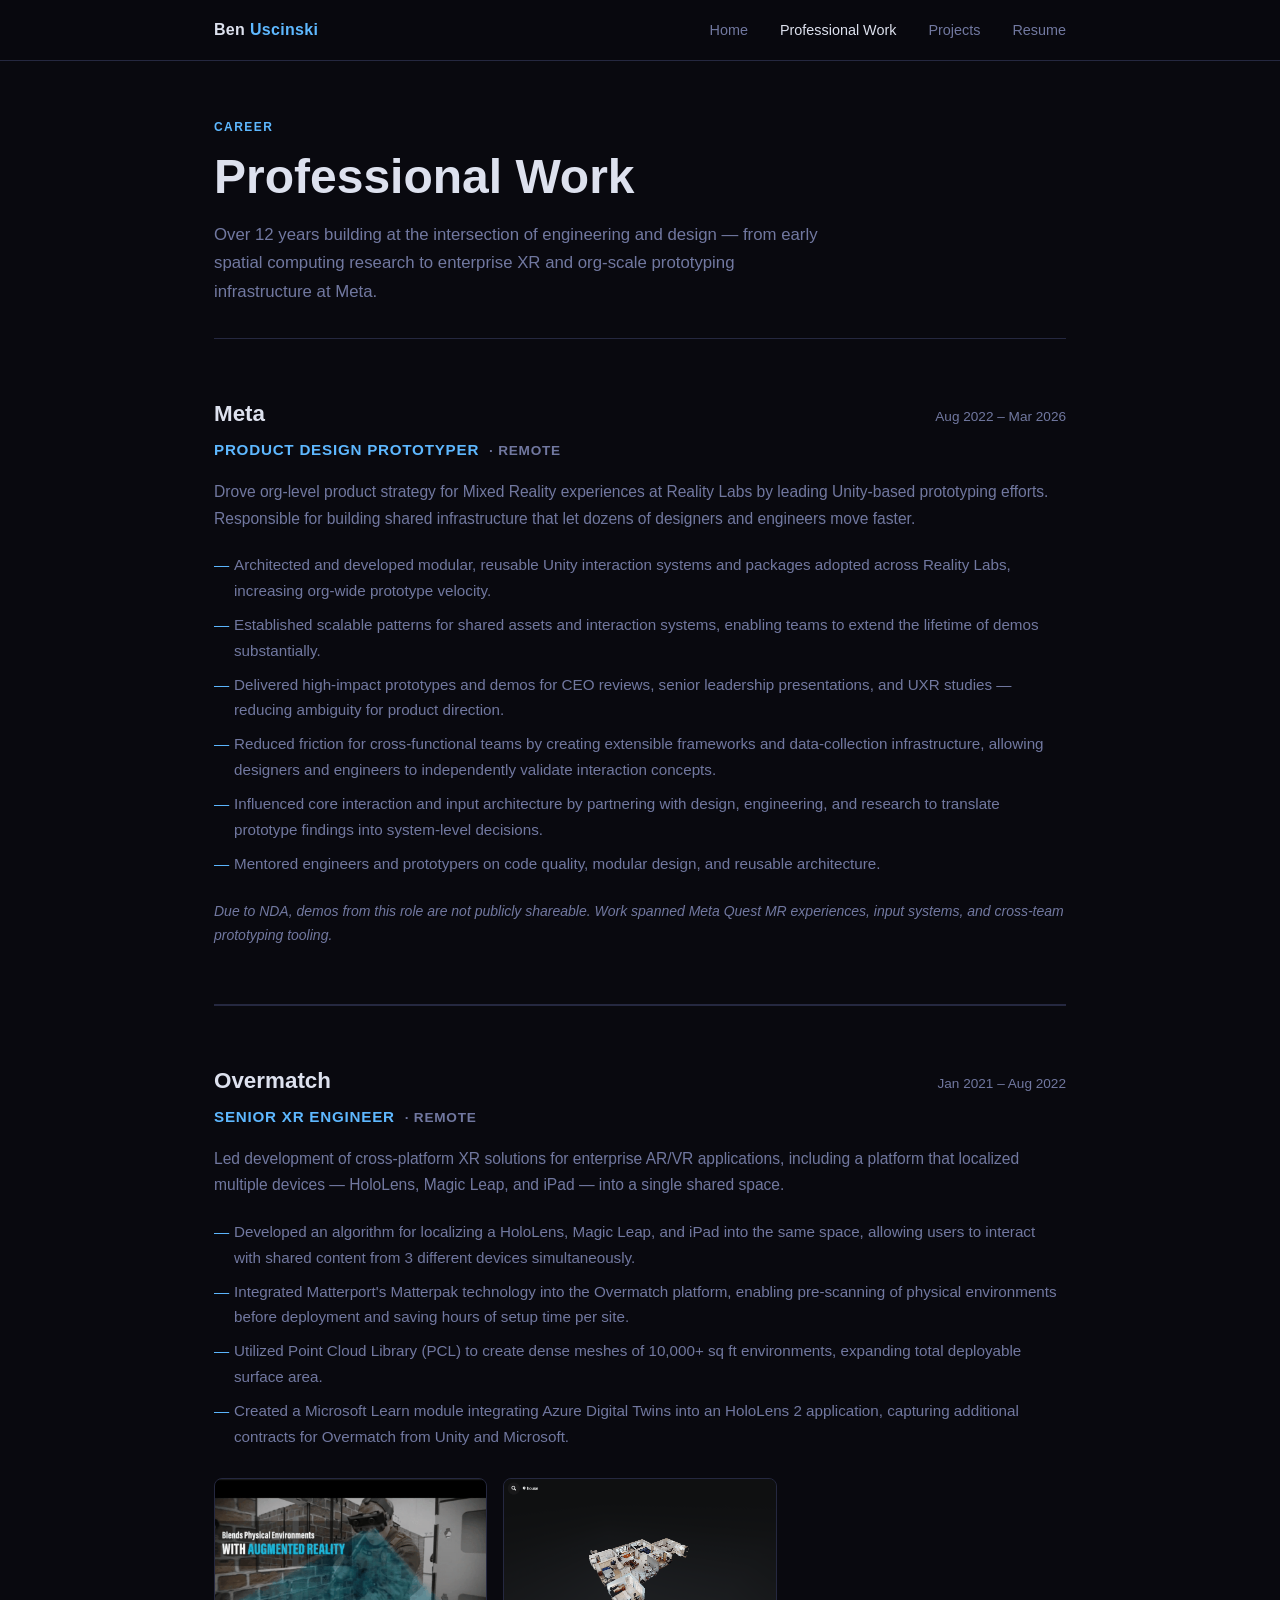
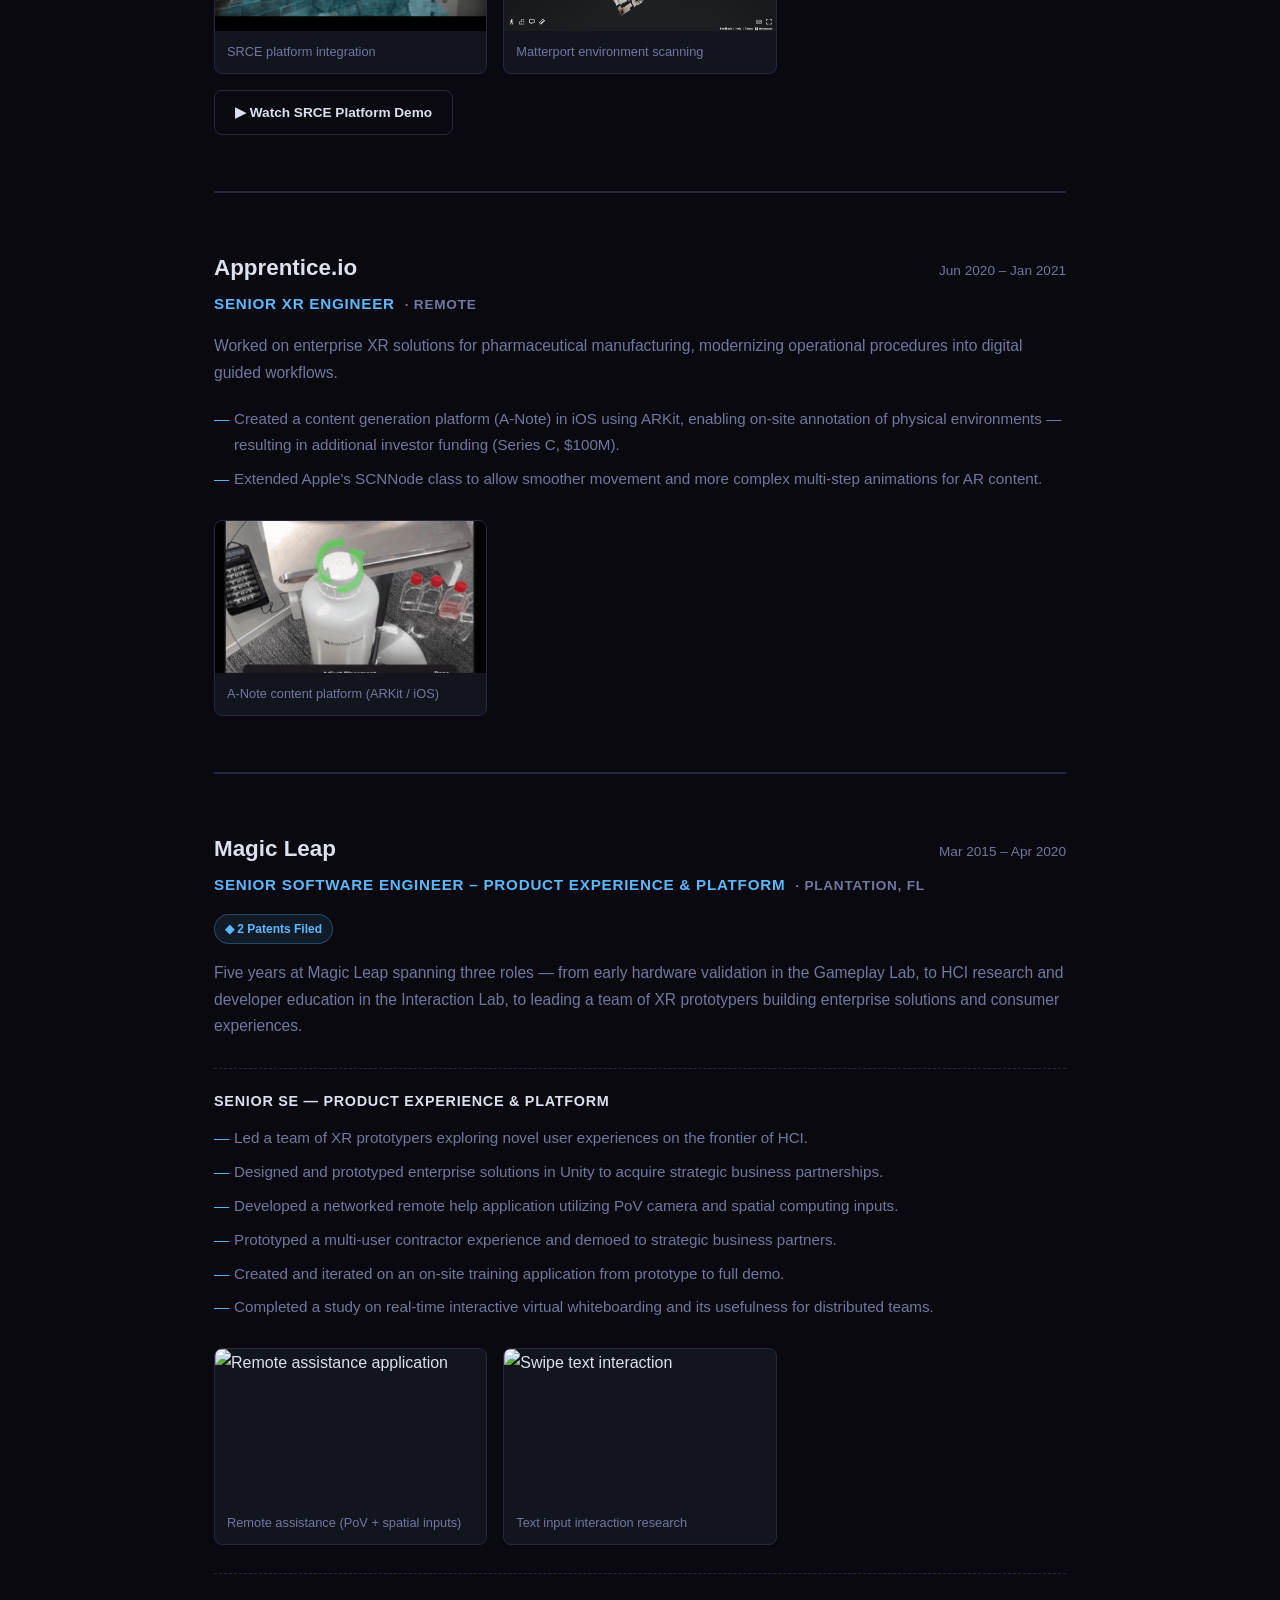
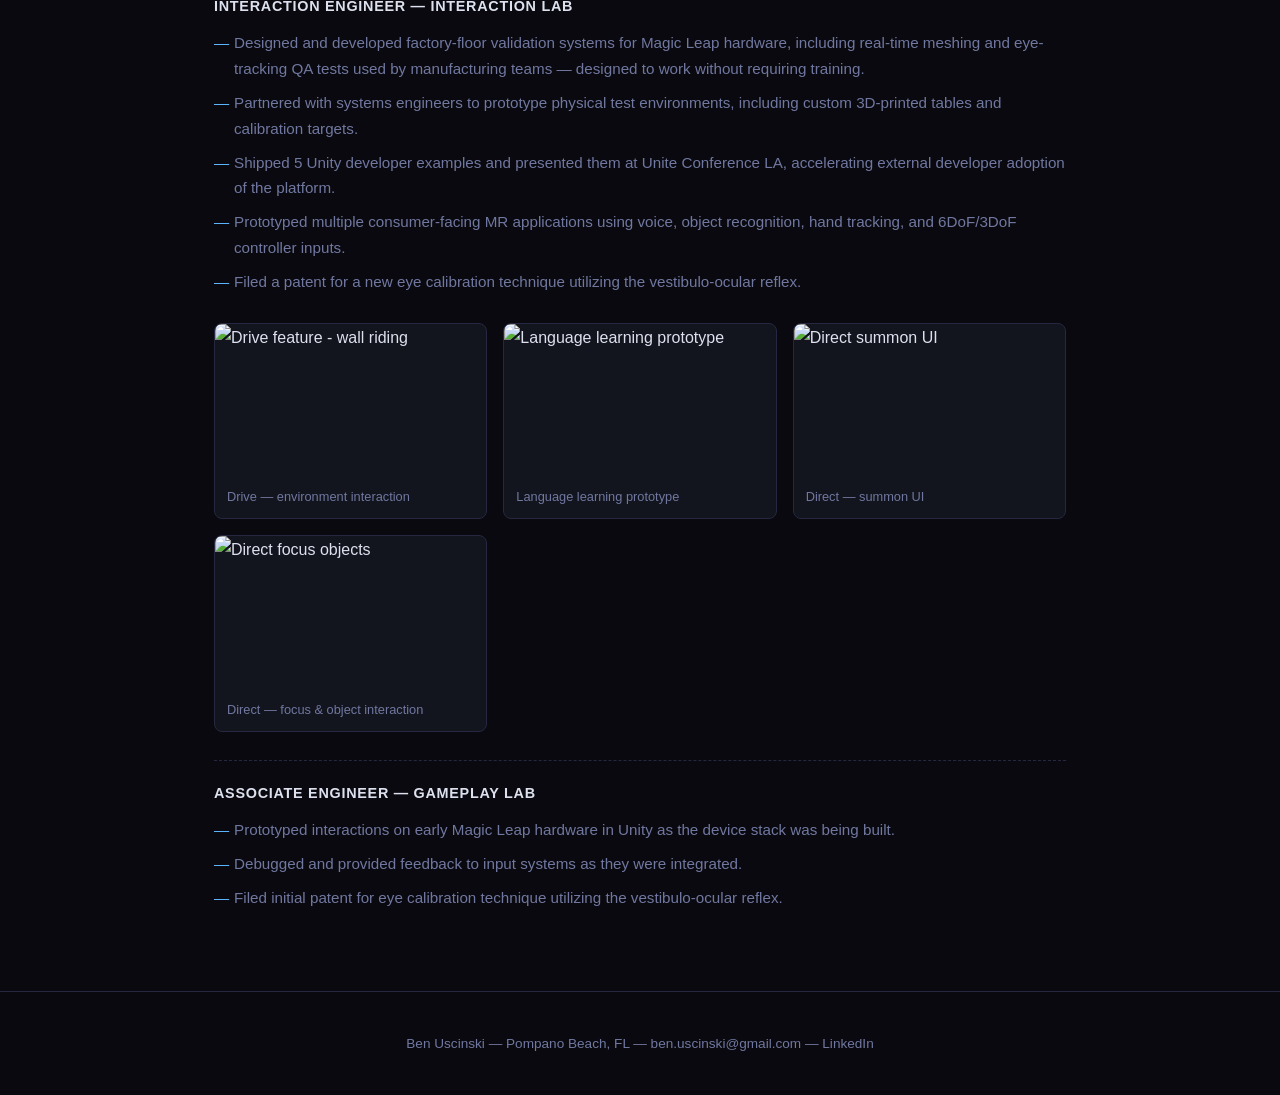
==== professional.html @ aab43d80 "Initial portfolio build — migrated from WordPress to GitHub Pages Four-page static site: Home, Profe" ====
<!DOCTYPE html>
<html lang="en">
<head>
  <meta charset="UTF-8">
  <meta name="viewport" content="width=device-width, initial-scale=1.0">
  <title>Professional Work — Ben Uscinski</title>
  <meta name="description" content="12 years of XR, HCI, and product prototyping work across Meta, Magic Leap, Overmatch, and more.">
  <link rel="stylesheet" href="assets/css/style.css">
</head>
<body>

  <nav>
    <div class="nav-inner">
      <a href="index.html" class="nav-logo">Ben <span>Uscinski</span></a>
      <button class="nav-toggle" aria-label="Toggle menu" onclick="document.querySelector('.nav-links').classList.toggle('open')">
        <span></span><span></span><span></span>
      </button>
      <ul class="nav-links">
        <li><a href="index.html">Home</a></li>
        <li><a href="professional.html" class="active">Professional Work</a></li>
        <li><a href="projects.html">Projects</a></li>
        <li><a href="resume.html">Resume</a></li>
      </ul>
    </div>
  </nav>

  <main>
    <section style="padding: 56px 0 32px;">
      <div class="container">
        <div class="section-label">Career</div>
        <h1>Professional Work</h1>
        <p class="text-muted mt-16" style="max-width: 620px; font-size: 1.05rem;">
          Over 12 years building at the intersection of engineering and design — from early spatial
          computing research to enterprise XR and org-scale prototyping infrastructure at Meta.
        </p>
      </div>
    </section>

    <div class="container">
      <hr class="divider">

      <!-- META -->
      <div class="job">
        <div class="job-header">
          <span class="job-company">Meta</span>
          <span class="job-date">Aug 2022 – Mar 2026</span>
        </div>
        <div class="job-title">Product Design Prototyper &nbsp;<span class="job-location">· Remote</span></div>

        <p class="job-summary">
          Drove org-level product strategy for Mixed Reality experiences at Reality Labs by leading
          Unity-based prototyping efforts. Responsible for building shared infrastructure that let
          dozens of designers and engineers move faster.
        </p>

        <ul>
          <li>Architected and developed modular, reusable Unity interaction systems and packages adopted across Reality Labs, increasing org-wide prototype velocity.</li>
          <li>Established scalable patterns for shared assets and interaction systems, enabling teams to extend the lifetime of demos substantially.</li>
          <li>Delivered high-impact prototypes and demos for CEO reviews, senior leadership presentations, and UXR studies — reducing ambiguity for product direction.</li>
          <li>Reduced friction for cross-functional teams by creating extensible frameworks and data-collection infrastructure, allowing designers and engineers to independently validate interaction concepts.</li>
          <li>Influenced core interaction and input architecture by partnering with design, engineering, and research to translate prototype findings into system-level decisions.</li>
          <li>Mentored engineers and prototypers on code quality, modular design, and reusable architecture.</li>
        </ul>

        <p class="text-muted" style="font-size: 0.875rem; font-style: italic;">
          Due to NDA, demos from this role are not publicly shareable. Work spanned Meta Quest MR experiences,
          input systems, and cross-team prototyping tooling.
        </p>
      </div>

      <hr class="divider">

      <!-- OVERMATCH -->
      <div class="job">
        <div class="job-header">
          <span class="job-company">Overmatch</span>
          <span class="job-date">Jan 2021 – Aug 2022</span>
        </div>
        <div class="job-title">Senior XR Engineer &nbsp;<span class="job-location">· Remote</span></div>

        <p class="job-summary">
          Led development of cross-platform XR solutions for enterprise AR/VR applications,
          including a platform that localized multiple devices — HoloLens, Magic Leap, and iPad —
          into a single shared space.
        </p>

        <ul>
          <li>Developed an algorithm for localizing a HoloLens, Magic Leap, and iPad into the same space, allowing users to interact with shared content from 3 different devices simultaneously.</li>
          <li>Integrated Matterport's Matterpak technology into the Overmatch platform, enabling pre-scanning of physical environments before deployment and saving hours of setup time per site.</li>
          <li>Utilized Point Cloud Library (PCL) to create dense meshes of 10,000+ sq ft environments, expanding total deployable surface area.</li>
          <li>Created a Microsoft Learn module integrating Azure Digital Twins into an HoloLens 2 application, capturing additional contracts for Overmatch from Unity and Microsoft.</li>
        </ul>

        <div class="gif-grid">
          <div class="gif-item">
            <img src="assets/media/professional/srce.gif" alt="SRCE platform demo" loading="lazy">
            <div class="gif-caption">SRCE platform integration</div>
          </div>
          <div class="gif-item">
            <img src="assets/media/professional/matterport.gif" alt="Matterport integration" loading="lazy">
            <div class="gif-caption">Matterport environment scanning</div>
          </div>
        </div>

        <div class="mt-16">
          <a href="https://www.youtube.com/watch?v=WGDGJtrFX2c" target="_blank" rel="noopener" class="btn btn-ghost" style="font-size:0.85rem;">
            &#9654; Watch SRCE Platform Demo
          </a>
        </div>
      </div>

      <hr class="divider">

      <!-- APPRENTICE.IO -->
      <div class="job">
        <div class="job-header">
          <span class="job-company">Apprentice.io</span>
          <span class="job-date">Jun 2020 – Jan 2021</span>
        </div>
        <div class="job-title">Senior XR Engineer &nbsp;<span class="job-location">· Remote</span></div>

        <p class="job-summary">
          Worked on enterprise XR solutions for pharmaceutical manufacturing, modernizing
          operational procedures into digital guided workflows.
        </p>

        <ul>
          <li>Created a content generation platform (A-Note) in iOS using ARKit, enabling on-site annotation of physical environments — resulting in additional investor funding (Series C, $100M).</li>
          <li>Extended Apple's SCNNode class to allow smoother movement and more complex multi-step animations for AR content.</li>
        </ul>

        <div class="gif-grid">
          <div class="gif-item">
            <img src="assets/media/professional/arkit.gif" alt="A-Note ARKit platform" loading="lazy">
            <div class="gif-caption">A-Note content platform (ARKit / iOS)</div>
          </div>
        </div>
      </div>

      <hr class="divider">

      <!-- MAGIC LEAP -->
      <div class="job">
        <div class="job-header">
          <span class="job-company">Magic Leap</span>
          <span class="job-date">Mar 2015 – Apr 2020</span>
        </div>
        <div class="job-title">Senior Software Engineer – Product Experience &amp; Platform &nbsp;<span class="job-location">· Plantation, FL</span></div>

        <span class="patent-badge">&#9670; 2 Patents Filed</span>

        <p class="job-summary">
          Five years at Magic Leap spanning three roles — from early hardware validation in the
          Gameplay Lab, to HCI research and developer education in the Interaction Lab, to leading
          a team of XR prototypers building enterprise solutions and consumer experiences.
        </p>

        <div class="job-sub-role">
          <h3>Senior SE — Product Experience &amp; Platform</h3>
          <ul>
            <li>Led a team of XR prototypers exploring novel user experiences on the frontier of HCI.</li>
            <li>Designed and prototyped enterprise solutions in Unity to acquire strategic business partnerships.</li>
            <li>Developed a networked remote help application utilizing PoV camera and spatial computing inputs.</li>
            <li>Prototyped a multi-user contractor experience and demoed to strategic business partners.</li>
            <li>Created and iterated on an on-site training application from prototype to full demo.</li>
            <li>Completed a study on real-time interactive virtual whiteboarding and its usefulness for distributed teams.</li>
          </ul>

          <div class="gif-grid">
            <div class="gif-item">
              <img src="assets/media/professional/remote-assistance.gif" alt="Remote assistance application" loading="lazy">
              <div class="gif-caption">Remote assistance (PoV + spatial inputs)</div>
            </div>
            <div class="gif-item">
              <img src="assets/media/professional/swipetext.gif" alt="Swipe text interaction" loading="lazy">
              <div class="gif-caption">Text input interaction research</div>
            </div>
          </div>
        </div>

        <div class="job-sub-role">
          <h3>Interaction Engineer — Interaction Lab</h3>
          <ul>
            <li>Designed and developed factory-floor validation systems for Magic Leap hardware, including real-time meshing and eye-tracking QA tests used by manufacturing teams — designed to work without requiring training.</li>
            <li>Partnered with systems engineers to prototype physical test environments, including custom 3D-printed tables and calibration targets.</li>
            <li>Shipped 5 Unity developer examples and presented them at Unite Conference LA, accelerating external developer adoption of the platform.</li>
            <li>Prototyped multiple consumer-facing MR applications using voice, object recognition, hand tracking, and 6DoF/3DoF controller inputs.</li>
            <li>Filed a patent for a new eye calibration technique utilizing the vestibulo-ocular reflex.</li>
          </ul>

          <div class="gif-grid">
            <div class="gif-item">
              <img src="assets/media/professional/drive-wallriding.gif" alt="Drive feature - wall riding" loading="lazy">
              <div class="gif-caption">Drive — environment interaction</div>
            </div>
            <div class="gif-item">
              <img src="assets/media/professional/language.gif" alt="Language learning prototype" loading="lazy">
              <div class="gif-caption">Language learning prototype</div>
            </div>
            <div class="gif-item">
              <img src="assets/media/professional/direct-summon-ui.gif" alt="Direct summon UI" loading="lazy">
              <div class="gif-caption">Direct — summon UI</div>
            </div>
            <div class="gif-item">
              <img src="assets/media/professional/direct-focus-objects.gif" alt="Direct focus objects" loading="lazy">
              <div class="gif-caption">Direct — focus &amp; object interaction</div>
            </div>
          </div>
        </div>

        <div class="job-sub-role">
          <h3>Associate Engineer — Gameplay Lab</h3>
          <ul>
            <li>Prototyped interactions on early Magic Leap hardware in Unity as the device stack was being built.</li>
            <li>Debugged and provided feedback to input systems as they were integrated.</li>
            <li>Filed initial patent for eye calibration technique utilizing the vestibulo-ocular reflex.</li>
          </ul>
        </div>
      </div>


    </div>
  </main>

  <footer>
    <div class="container">
      <p>
        Ben Uscinski &mdash; Pompano Beach, FL &mdash;
        <a href="mailto:ben.uscinski@gmail.com">ben.uscinski@gmail.com</a> &mdash;
        <a href="https://www.linkedin.com/in/benjamin-uscinski/" target="_blank" rel="noopener">LinkedIn</a>
      </p>
    </div>
  </footer>

</body>
</html>
---- assets/css/style.css ----
/* =========================================================
   Base & Variables
   ========================================================= */
:root {
  --bg:          #09090f;
  --surface:     #12141e;
  --surface-2:   #1a1d2e;
  --border:      #252840;
  --text:        #dde1ee;
  --text-muted:  #7178a0;
  --accent:      #5eb8ff;
  --accent-warm: #ff7b54;
  --radius:      8px;
  --max-w:       900px;
  --font:        -apple-system, BlinkMacSystemFont, 'Segoe UI', Helvetica, Arial, sans-serif;
}

*, *::before, *::after { box-sizing: border-box; margin: 0; padding: 0; }

html { scroll-behavior: smooth; }

body {
  background: var(--bg);
  color: var(--text);
  font-family: var(--font);
  font-size: 16px;
  line-height: 1.7;
  -webkit-font-smoothing: antialiased;
}

a { color: var(--accent); text-decoration: none; }
a:hover { text-decoration: underline; }

img { max-width: 100%; display: block; }

/* =========================================================
   Nav
   ========================================================= */
nav {
  position: sticky;
  top: 0;
  z-index: 100;
  background: rgba(9, 9, 15, 0.92);
  backdrop-filter: blur(12px);
  border-bottom: 1px solid var(--border);
}

.nav-inner {
  max-width: var(--max-w);
  margin: 0 auto;
  padding: 0 24px;
  height: 60px;
  display: flex;
  align-items: center;
  justify-content: space-between;
}

.nav-logo {
  font-weight: 700;
  font-size: 1rem;
  color: var(--text);
  letter-spacing: 0.02em;
}

.nav-logo span { color: var(--accent); }

.nav-links {
  display: flex;
  gap: 32px;
  list-style: none;
}

.nav-links a {
  color: var(--text-muted);
  font-size: 0.9rem;
  font-weight: 500;
  transition: color 0.2s;
}

.nav-links a:hover,
.nav-links a.active {
  color: var(--text);
  text-decoration: none;
}

/* Mobile nav */
.nav-toggle {
  display: none;
  background: none;
  border: none;
  cursor: pointer;
  padding: 4px;
  flex-direction: column;
  gap: 5px;
}

.nav-toggle span {
  display: block;
  width: 22px;
  height: 2px;
  background: var(--text);
  transition: 0.2s;
}

@media (max-width: 600px) {
  .nav-toggle { display: flex; }

  .nav-links {
    display: none;
    position: absolute;
    top: 60px;
    left: 0;
    right: 0;
    background: var(--surface);
    border-bottom: 1px solid var(--border);
    flex-direction: column;
    gap: 0;
    padding: 12px 0;
  }

  .nav-links.open { display: flex; }

  .nav-links li a {
    display: block;
    padding: 12px 24px;
    font-size: 1rem;
  }
}

/* =========================================================
   Layout helpers
   ========================================================= */
.container {
  max-width: var(--max-w);
  margin: 0 auto;
  padding: 0 24px;
}

section {
  padding: 64px 0;
}

.section-label {
  font-size: 0.75rem;
  font-weight: 700;
  letter-spacing: 0.12em;
  text-transform: uppercase;
  color: var(--accent);
  margin-bottom: 12px;
}

h1 { font-size: clamp(2rem, 5vw, 3rem); line-height: 1.15; font-weight: 800; }
h2 { font-size: clamp(1.4rem, 3vw, 1.8rem); font-weight: 700; }
h3 { font-size: 1.15rem; font-weight: 700; }

.text-muted { color: var(--text-muted); }

/* =========================================================
   Hero (Home page)
   ========================================================= */
.hero {
  padding: 80px 0 64px;
  border-bottom: 1px solid var(--border);
}

.hero-layout {
  display: flex;
  align-items: flex-start;
  gap: 48px;
}

.hero-photo {
  flex-shrink: 0;
  width: 140px;
  height: 140px;
  border-radius: 50%;
  object-fit: cover;
  object-position: top;
  border: 2px solid var(--border);
}

.hero-text h1 {
  margin-bottom: 8px;
}

.hero-text .title {
  font-size: 1rem;
  font-weight: 600;
  color: var(--accent);
  letter-spacing: 0.06em;
  text-transform: uppercase;
  margin-bottom: 20px;
}

.hero-text p {
  color: var(--text-muted);
  font-size: 1.05rem;
  max-width: 580px;
  margin-bottom: 12px;
}

.hero-links {
  display: flex;
  gap: 16px;
  margin-top: 24px;
  flex-wrap: wrap;
}

.btn {
  display: inline-flex;
  align-items: center;
  gap: 8px;
  padding: 10px 20px;
  border-radius: var(--radius);
  font-size: 0.875rem;
  font-weight: 600;
  transition: 0.2s;
  text-decoration: none;
}

.btn-primary {
  background: var(--accent);
  color: #09090f;
}

.btn-primary:hover {
  background: #7fcaff;
  text-decoration: none;
}

.btn-ghost {
  border: 1px solid var(--border);
  color: var(--text);
}

.btn-ghost:hover {
  border-color: var(--accent);
  color: var(--accent);
  text-decoration: none;
}

@media (max-width: 600px) {
  .hero-layout { flex-direction: column; gap: 24px; }
  .hero-photo { width: 100px; height: 100px; }
}

/* =========================================================
   Hardware grid (Home page)
   ========================================================= */
.hardware-section { padding: 64px 0; }

.hardware-grid {
  display: grid;
  grid-template-columns: repeat(auto-fill, minmax(140px, 1fr));
  gap: 16px;
  margin-top: 32px;
}

.hardware-card {
  background: var(--surface);
  border: 1px solid var(--border);
  border-radius: var(--radius);
  padding: 16px 12px;
  text-align: center;
  transition: border-color 0.2s;
}

.hardware-card:hover { border-color: var(--accent); }

.hardware-card img {
  width: 80px;
  height: 60px;
  object-fit: contain;
  margin: 0 auto 10px;
  filter: grayscale(20%);
}

.hardware-card .hw-name {
  font-size: 0.78rem;
  font-weight: 600;
  color: var(--text-muted);
}

/* =========================================================
   Philosophy strip (Home page)
   ========================================================= */
.philosophy {
  background: var(--surface);
  border-top: 1px solid var(--border);
  border-bottom: 1px solid var(--border);
  padding: 48px 0;
}

.philosophy p {
  font-size: clamp(1.05rem, 2.5vw, 1.25rem);
  line-height: 1.8;
  color: var(--text-muted);
  max-width: 700px;
}

.philosophy p em {
  color: var(--text);
  font-style: normal;
}

/* =========================================================
   Side Projects (Home teaser + Projects page)
   ========================================================= */
.side-project-grid {
  display: grid;
  grid-template-columns: repeat(auto-fill, minmax(260px, 1fr));
  gap: 20px;
  margin-top: 32px;
}

.side-project-card {
  background: var(--surface);
  border: 1px solid var(--border);
  border-radius: var(--radius);
  padding: 24px;
  transition: border-color 0.2s;
}

.side-project-card:hover { border-color: var(--accent); }

.side-project-card .sp-tag {
  display: inline-block;
  font-size: 0.7rem;
  font-weight: 700;
  letter-spacing: 0.1em;
  text-transform: uppercase;
  color: var(--accent-warm);
  margin-bottom: 10px;
}

.side-project-card h3 { margin-bottom: 10px; font-size: 1rem; }
.side-project-card p { font-size: 0.9rem; color: var(--text-muted); line-height: 1.6; }

/* =========================================================
   Professional Work page
   ========================================================= */
.job {
  padding: 56px 0;
  border-bottom: 1px solid var(--border);
}

.job:last-child { border-bottom: none; }

.job-header {
  display: flex;
  justify-content: space-between;
  align-items: baseline;
  flex-wrap: wrap;
  gap: 8px;
  margin-bottom: 4px;
}

.job-company {
  font-size: 1.4rem;
  font-weight: 800;
}

.job-date {
  font-size: 0.85rem;
  color: var(--text-muted);
  font-weight: 500;
}

.job-title {
  font-size: 0.95rem;
  font-weight: 600;
  color: var(--accent);
  margin-bottom: 16px;
  text-transform: uppercase;
  letter-spacing: 0.05em;
}

.job-location {
  color: var(--text-muted);
  font-size: 0.85rem;
}

.job-summary {
  color: var(--text-muted);
  margin-bottom: 20px;
  font-size: 0.975rem;
}

.job ul {
  list-style: none;
  display: flex;
  flex-direction: column;
  gap: 8px;
  margin-bottom: 24px;
}

.job ul li {
  padding-left: 20px;
  position: relative;
  font-size: 0.95rem;
  color: var(--text-muted);
}

.job ul li::before {
  content: '—';
  position: absolute;
  left: 0;
  color: var(--accent);
}

.job-sub-role {
  margin-top: 28px;
  padding-top: 20px;
  border-top: 1px dashed var(--border);
}

.job-sub-role h3 {
  font-size: 0.9rem;
  font-weight: 700;
  color: var(--text);
  margin-bottom: 12px;
  text-transform: uppercase;
  letter-spacing: 0.05em;
}

.gif-grid {
  display: grid;
  grid-template-columns: repeat(auto-fill, minmax(240px, 1fr));
  gap: 16px;
  margin-top: 28px;
}

.gif-item {
  background: var(--surface);
  border: 1px solid var(--border);
  border-radius: var(--radius);
  overflow: hidden;
}

.gif-item img {
  width: 100%;
  aspect-ratio: 16/9;
  object-fit: cover;
}

.gif-item .gif-caption {
  padding: 10px 12px;
  font-size: 0.8rem;
  color: var(--text-muted);
}

.patent-badge {
  display: inline-flex;
  align-items: center;
  gap: 6px;
  background: rgba(94, 184, 255, 0.1);
  border: 1px solid rgba(94, 184, 255, 0.3);
  color: var(--accent);
  font-size: 0.75rem;
  font-weight: 700;
  padding: 4px 10px;
  border-radius: 20px;
  margin-bottom: 16px;
}

/* =========================================================
   Projects page
   ========================================================= */
.project-section-header {
  margin-bottom: 32px;
}

.academic-grid {
  display: grid;
  grid-template-columns: repeat(auto-fill, minmax(280px, 1fr));
  gap: 20px;
}

.project-card {
  background: var(--surface);
  border: 1px solid var(--border);
  border-radius: var(--radius);
  overflow: hidden;
  transition: border-color 0.2s;
}

.project-card:hover { border-color: var(--accent); }

.project-card-media {
  background: var(--surface-2);
  height: 180px;
  display: flex;
  align-items: center;
  justify-content: center;
  overflow: hidden;
}

.project-card-media img {
  width: 100%;
  height: 100%;
  object-fit: cover;
}

.project-card-media .placeholder-media {
  font-size: 0.8rem;
  color: var(--text-muted);
  text-align: center;
  padding: 16px;
}

.project-card-body { padding: 20px; }

.project-card-body h3 { margin-bottom: 6px; font-size: 1rem; }

.project-card-body p {
  font-size: 0.875rem;
  color: var(--text-muted);
  line-height: 1.6;
}

.project-tags {
  display: flex;
  flex-wrap: wrap;
  gap: 6px;
  margin-top: 12px;
}

.tag {
  font-size: 0.7rem;
  font-weight: 700;
  padding: 3px 8px;
  border-radius: 4px;
  background: var(--surface-2);
  color: var(--text-muted);
  border: 1px solid var(--border);
  letter-spacing: 0.04em;
}

/* =========================================================
   Resume page
   ========================================================= */
.resume-actions {
  display: flex;
  gap: 12px;
  flex-wrap: wrap;
  margin-bottom: 32px;
}

.resume-embed {
  width: 100%;
  height: 850px;
  border: 1px solid var(--border);
  border-radius: var(--radius);
  overflow: hidden;
}

.resume-embed iframe {
  width: 100%;
  height: 100%;
  border: none;
}

/* =========================================================
   Footer
   ========================================================= */
footer {
  border-top: 1px solid var(--border);
  padding: 40px 0;
  text-align: center;
  color: var(--text-muted);
  font-size: 0.85rem;
}

footer a { color: var(--text-muted); }
footer a:hover { color: var(--accent); }

/* =========================================================
   Utility
   ========================================================= */
.divider {
  border: none;
  border-top: 1px solid var(--border);
  margin: 0;
}

.mt-8  { margin-top: 8px; }
.mt-16 { margin-top: 16px; }
.mt-32 { margin-top: 32px; }
.mb-8  { margin-bottom: 8px; }
.mb-16 { margin-bottom: 16px; }
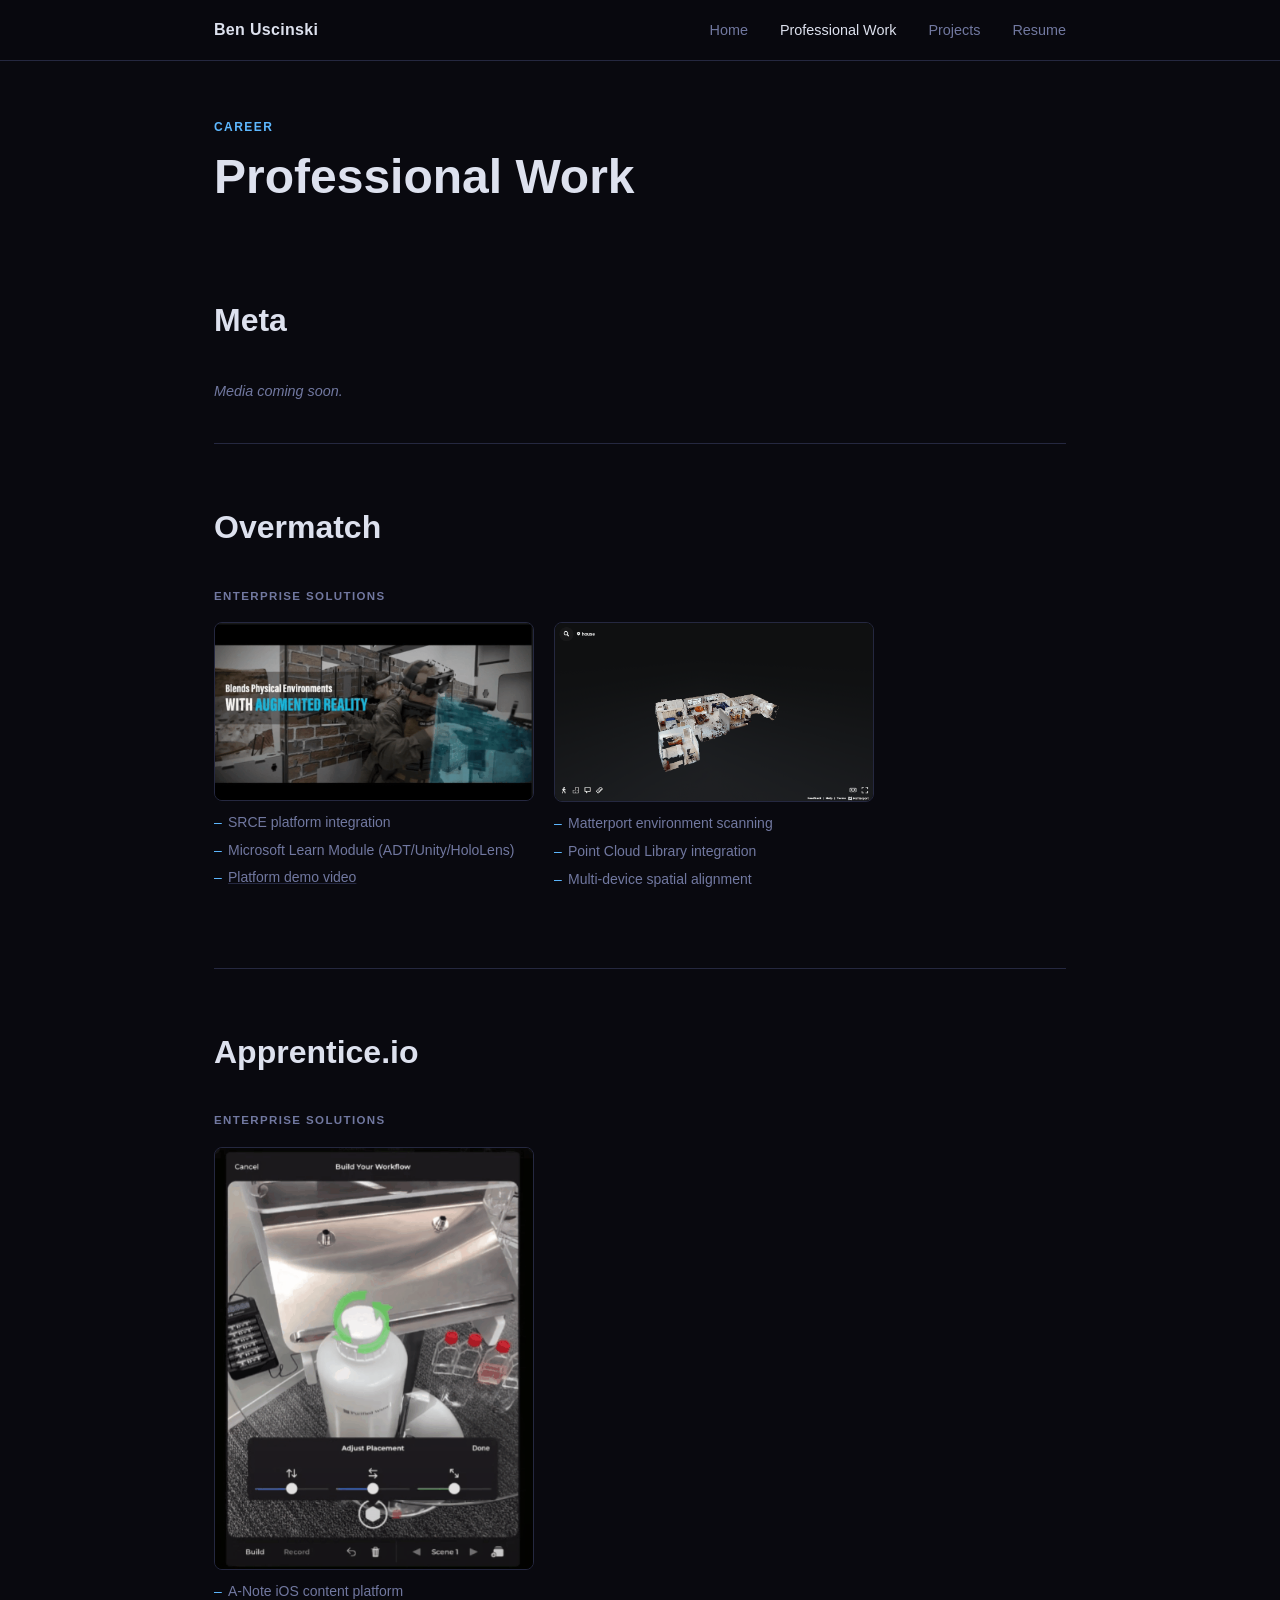
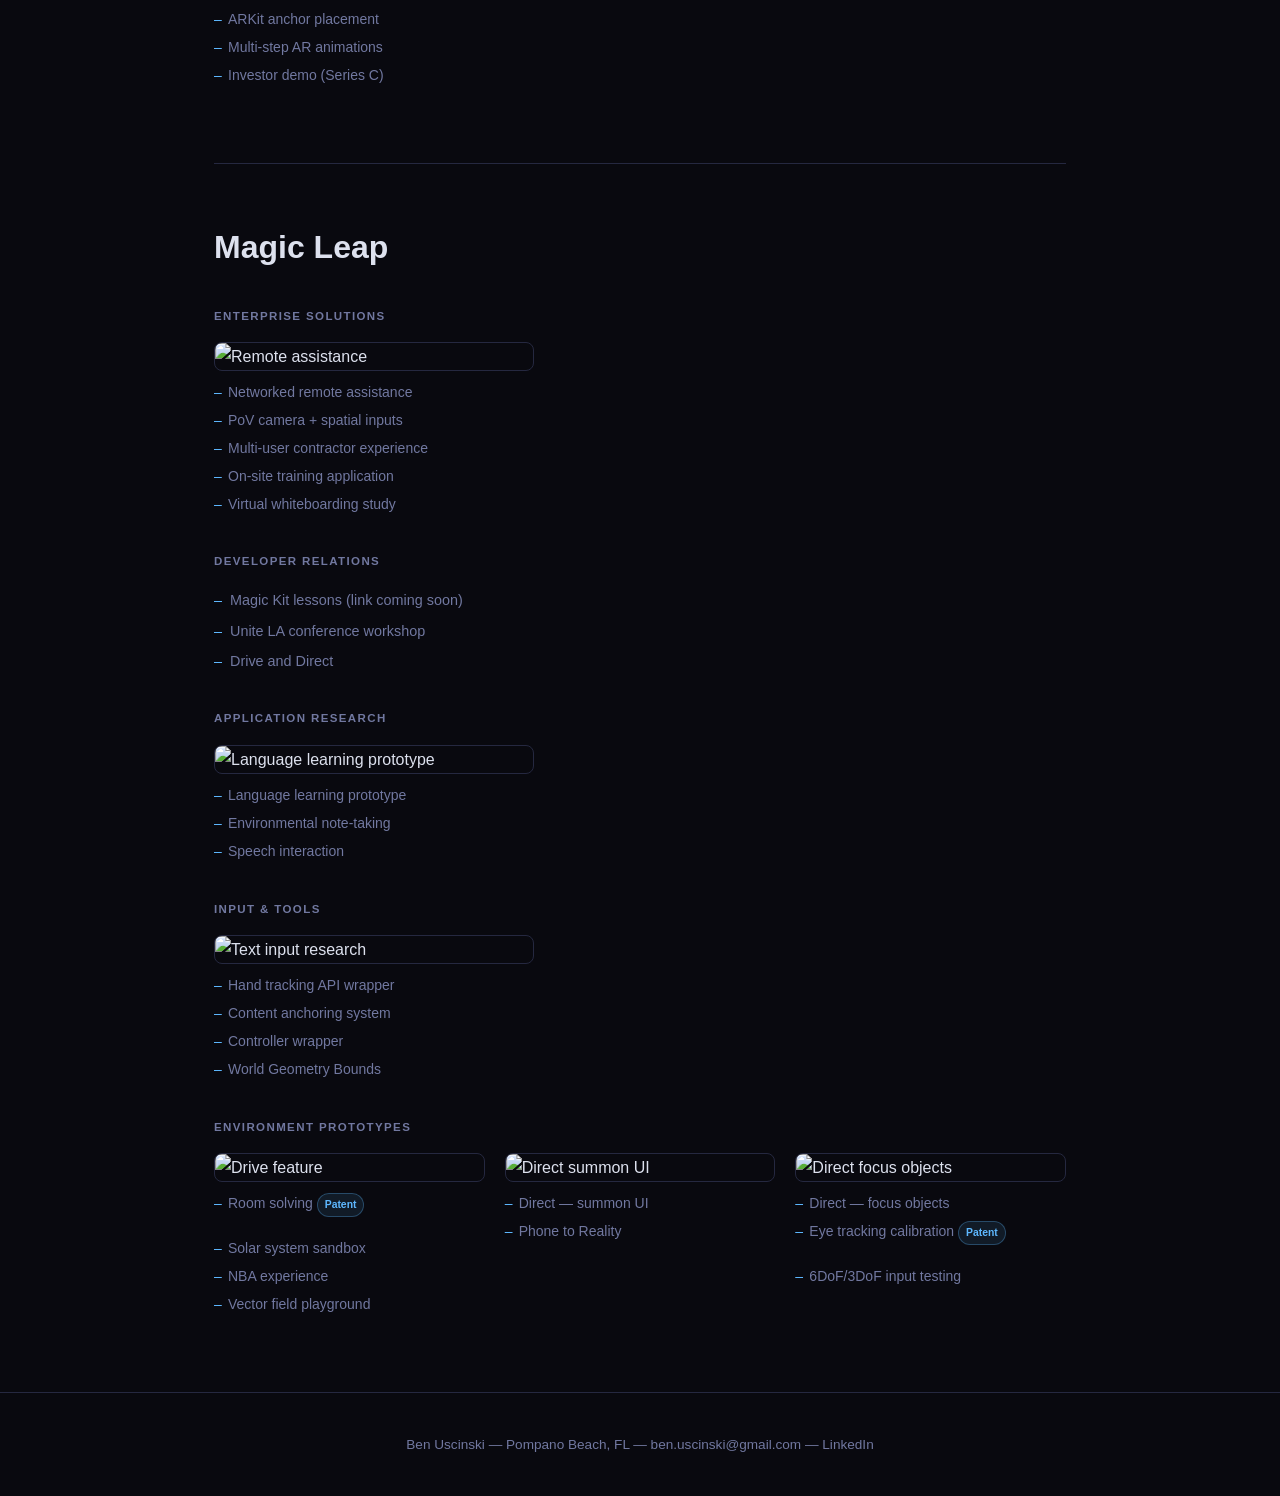
==== commit 526eecbb: "Reformat professional page to GIF-first short bullets, simplify resume, fix nav color - Professional" ====
--- a/professional.html
+++ b/professional.html
@@ -4,14 +4,14 @@
   <meta charset="UTF-8">
   <meta name="viewport" content="width=device-width, initial-scale=1.0">
   <title>Professional Work — Ben Uscinski</title>
-  <meta name="description" content="12 years of XR, HCI, and product prototyping work across Meta, Magic Leap, Overmatch, and more.">
+  <meta name="description" content="Professional XR and HCI work across Meta, Magic Leap, Overmatch, and more.">
   <link rel="stylesheet" href="assets/css/style.css">
 </head>
 <body>
 
   <nav>
     <div class="nav-inner">
-      <a href="index.html" class="nav-logo">Ben <span>Uscinski</span></a>
+      <a href="index.html" class="nav-logo">Ben Uscinski</a>
       <button class="nav-toggle" aria-label="Toggle menu" onclick="document.querySelector('.nav-links').classList.toggle('open')">
         <span></span><span></span><span></span>
       </button>
@@ -29,195 +29,155 @@
       <div class="container">
         <div class="section-label">Career</div>
         <h1>Professional Work</h1>
-        <p class="text-muted mt-16" style="max-width: 620px; font-size: 1.05rem;">
-          Over 12 years building at the intersection of engineering and design — from early spatial
-          computing research to enterprise XR and org-scale prototyping infrastructure at Meta.
-        </p>
       </div>
     </section>
 
     <div class="container">
-      <hr class="divider">
 
       <!-- META -->
-      <div class="job">
-        <div class="job-header">
-          <span class="job-company">Meta</span>
-          <span class="job-date">Aug 2022 – Mar 2026</span>
-        </div>
-        <div class="job-title">Product Design Prototyper &nbsp;<span class="job-location">· Remote</span></div>
-
-        <p class="job-summary">
-          Drove org-level product strategy for Mixed Reality experiences at Reality Labs by leading
-          Unity-based prototyping efforts. Responsible for building shared infrastructure that let
-          dozens of designers and engineers move faster.
-        </p>
-
-        <ul>
-          <li>Architected and developed modular, reusable Unity interaction systems and packages adopted across Reality Labs, increasing org-wide prototype velocity.</li>
-          <li>Established scalable patterns for shared assets and interaction systems, enabling teams to extend the lifetime of demos substantially.</li>
-          <li>Delivered high-impact prototypes and demos for CEO reviews, senior leadership presentations, and UXR studies — reducing ambiguity for product direction.</li>
-          <li>Reduced friction for cross-functional teams by creating extensible frameworks and data-collection infrastructure, allowing designers and engineers to independently validate interaction concepts.</li>
-          <li>Influenced core interaction and input architecture by partnering with design, engineering, and research to translate prototype findings into system-level decisions.</li>
-          <li>Mentored engineers and prototypers on code quality, modular design, and reusable architecture.</li>
-        </ul>
-
-        <p class="text-muted" style="font-size: 0.875rem; font-style: italic;">
-          Due to NDA, demos from this role are not publicly shareable. Work spanned Meta Quest MR experiences,
-          input systems, and cross-team prototyping tooling.
-        </p>
+      <div class="work-company">
+        <div class="work-company-name">Meta</div>
+        <p class="text-muted" style="font-size:0.9rem; font-style: italic;">Media coming soon.</p>
       </div>
 
-      <hr class="divider">
+      <!-- OVERMATCH -->
+      <div class="work-company">
+        <div class="work-company-name">Overmatch</div>
 
-      <!-- OVERMATCH -->
-      <div class="job">
-        <div class="job-header">
-          <span class="job-company">Overmatch</span>
-          <span class="job-date">Jan 2021 – Aug 2022</span>
-        </div>
-        <div class="job-title">Senior XR Engineer &nbsp;<span class="job-location">· Remote</span></div>
-
-        <p class="job-summary">
-          Led development of cross-platform XR solutions for enterprise AR/VR applications,
-          including a platform that localized multiple devices — HoloLens, Magic Leap, and iPad —
-          into a single shared space.
-        </p>
-
-        <ul>
-          <li>Developed an algorithm for localizing a HoloLens, Magic Leap, and iPad into the same space, allowing users to interact with shared content from 3 different devices simultaneously.</li>
-          <li>Integrated Matterport's Matterpak technology into the Overmatch platform, enabling pre-scanning of physical environments before deployment and saving hours of setup time per site.</li>
-          <li>Utilized Point Cloud Library (PCL) to create dense meshes of 10,000+ sq ft environments, expanding total deployable surface area.</li>
-          <li>Created a Microsoft Learn module integrating Azure Digital Twins into an HoloLens 2 application, capturing additional contracts for Overmatch from Unity and Microsoft.</li>
-        </ul>
-
-        <div class="gif-grid">
-          <div class="gif-item">
-            <img src="assets/media/professional/srce.gif" alt="SRCE platform demo" loading="lazy">
-            <div class="gif-caption">SRCE platform integration</div>
-          </div>
-          <div class="gif-item">
-            <img src="assets/media/professional/matterport.gif" alt="Matterport integration" loading="lazy">
-            <div class="gif-caption">Matterport environment scanning</div>
-          </div>
-        </div>
-
-        <div class="mt-16">
-          <a href="https://www.youtube.com/watch?v=WGDGJtrFX2c" target="_blank" rel="noopener" class="btn btn-ghost" style="font-size:0.85rem;">
-            &#9654; Watch SRCE Platform Demo
-          </a>
-        </div>
-      </div>
-
-      <hr class="divider">
-
-      <!-- APPRENTICE.IO -->
-      <div class="job">
-        <div class="job-header">
-          <span class="job-company">Apprentice.io</span>
-          <span class="job-date">Jun 2020 – Jan 2021</span>
-        </div>
-        <div class="job-title">Senior XR Engineer &nbsp;<span class="job-location">· Remote</span></div>
-
-        <p class="job-summary">
-          Worked on enterprise XR solutions for pharmaceutical manufacturing, modernizing
-          operational procedures into digital guided workflows.
-        </p>
-
-        <ul>
-          <li>Created a content generation platform (A-Note) in iOS using ARKit, enabling on-site annotation of physical environments — resulting in additional investor funding (Series C, $100M).</li>
-          <li>Extended Apple's SCNNode class to allow smoother movement and more complex multi-step animations for AR content.</li>
-        </ul>
-
-        <div class="gif-grid">
-          <div class="gif-item">
-            <img src="assets/media/professional/arkit.gif" alt="A-Note ARKit platform" loading="lazy">
-            <div class="gif-caption">A-Note content platform (ARKit / iOS)</div>
+        <div class="work-category">
+          <div class="work-category-label">Enterprise Solutions</div>
+          <div class="work-gif-row">
+            <div class="work-gif-block">
+              <img src="assets/media/professional/srce.gif" alt="SRCE platform" loading="lazy">
+              <ul>
+                <li>SRCE platform integration</li>
+                <li>Microsoft Learn Module (ADT/Unity/HoloLens)</li>
+                <li><a href="https://www.youtube.com/watch?v=WGDGJtrFX2c" target="_blank" rel="noopener">Platform demo video</a></li>
+              </ul>
+            </div>
+            <div class="work-gif-block">
+              <img src="assets/media/professional/matterport.gif" alt="Matterport integration" loading="lazy">
+              <ul>
+                <li>Matterport environment scanning</li>
+                <li>Point Cloud Library integration</li>
+                <li>Multi-device spatial alignment</li>
+              </ul>
+            </div>
           </div>
         </div>
       </div>
 
-      <hr class="divider">
+      <!-- APPRENTICE.IO -->
+      <div class="work-company">
+        <div class="work-company-name">Apprentice.io</div>
+
+        <div class="work-category">
+          <div class="work-category-label">Enterprise Solutions</div>
+          <div class="work-gif-row">
+            <div class="work-gif-block">
+              <img src="assets/media/professional/arkit.gif" alt="ARKit A-Note platform" loading="lazy">
+              <ul>
+                <li>A-Note iOS content platform</li>
+                <li>ARKit anchor placement</li>
+                <li>Multi-step AR animations</li>
+                <li>Investor demo (Series C)</li>
+              </ul>
+            </div>
+          </div>
+        </div>
+      </div>
 
       <!-- MAGIC LEAP -->
-      <div class="job">
-        <div class="job-header">
-          <span class="job-company">Magic Leap</span>
-          <span class="job-date">Mar 2015 – Apr 2020</span>
-        </div>
-        <div class="job-title">Senior Software Engineer – Product Experience &amp; Platform &nbsp;<span class="job-location">· Plantation, FL</span></div>
+      <div class="work-company">
+        <div class="work-company-name">Magic Leap</div>
 
-        <span class="patent-badge">&#9670; 2 Patents Filed</span>
-
-        <p class="job-summary">
-          Five years at Magic Leap spanning three roles — from early hardware validation in the
-          Gameplay Lab, to HCI research and developer education in the Interaction Lab, to leading
-          a team of XR prototypers building enterprise solutions and consumer experiences.
-        </p>
-
-        <div class="job-sub-role">
-          <h3>Senior SE — Product Experience &amp; Platform</h3>
-          <ul>
-            <li>Led a team of XR prototypers exploring novel user experiences on the frontier of HCI.</li>
-            <li>Designed and prototyped enterprise solutions in Unity to acquire strategic business partnerships.</li>
-            <li>Developed a networked remote help application utilizing PoV camera and spatial computing inputs.</li>
-            <li>Prototyped a multi-user contractor experience and demoed to strategic business partners.</li>
-            <li>Created and iterated on an on-site training application from prototype to full demo.</li>
-            <li>Completed a study on real-time interactive virtual whiteboarding and its usefulness for distributed teams.</li>
-          </ul>
-
-          <div class="gif-grid">
-            <div class="gif-item">
-              <img src="assets/media/professional/remote-assistance.gif" alt="Remote assistance application" loading="lazy">
-              <div class="gif-caption">Remote assistance (PoV + spatial inputs)</div>
-            </div>
-            <div class="gif-item">
-              <img src="assets/media/professional/swipetext.gif" alt="Swipe text interaction" loading="lazy">
-              <div class="gif-caption">Text input interaction research</div>
+        <div class="work-category">
+          <div class="work-category-label">Enterprise Solutions</div>
+          <div class="work-gif-row">
+            <div class="work-gif-block">
+              <img src="assets/media/professional/remote-assistance.gif" alt="Remote assistance" loading="lazy">
+              <ul>
+                <li>Networked remote assistance</li>
+                <li>PoV camera + spatial inputs</li>
+                <li>Multi-user contractor experience</li>
+                <li>On-site training application</li>
+                <li>Virtual whiteboarding study</li>
+              </ul>
             </div>
           </div>
         </div>
 
-        <div class="job-sub-role">
-          <h3>Interaction Engineer — Interaction Lab</h3>
-          <ul>
-            <li>Designed and developed factory-floor validation systems for Magic Leap hardware, including real-time meshing and eye-tracking QA tests used by manufacturing teams — designed to work without requiring training.</li>
-            <li>Partnered with systems engineers to prototype physical test environments, including custom 3D-printed tables and calibration targets.</li>
-            <li>Shipped 5 Unity developer examples and presented them at Unite Conference LA, accelerating external developer adoption of the platform.</li>
-            <li>Prototyped multiple consumer-facing MR applications using voice, object recognition, hand tracking, and 6DoF/3DoF controller inputs.</li>
-            <li>Filed a patent for a new eye calibration technique utilizing the vestibulo-ocular reflex.</li>
-          </ul>
+        <div class="work-category">
+          <div class="work-category-label">Developer Relations</div>
+          <div class="work-text-only">
+            <ul>
+              <li>Magic Kit lessons (link coming soon)</li>
+              <li>Unite LA conference workshop</li>
+              <li>Drive and Direct</li>
+            </ul>
+          </div>
+        </div>
 
-          <div class="gif-grid">
-            <div class="gif-item">
-              <img src="assets/media/professional/drive-wallriding.gif" alt="Drive feature - wall riding" loading="lazy">
-              <div class="gif-caption">Drive — environment interaction</div>
-            </div>
-            <div class="gif-item">
+        <div class="work-category">
+          <div class="work-category-label">Application Research</div>
+          <div class="work-gif-row">
+            <div class="work-gif-block">
               <img src="assets/media/professional/language.gif" alt="Language learning prototype" loading="lazy">
-              <div class="gif-caption">Language learning prototype</div>
-            </div>
-            <div class="gif-item">
-              <img src="assets/media/professional/direct-summon-ui.gif" alt="Direct summon UI" loading="lazy">
-              <div class="gif-caption">Direct — summon UI</div>
-            </div>
-            <div class="gif-item">
-              <img src="assets/media/professional/direct-focus-objects.gif" alt="Direct focus objects" loading="lazy">
-              <div class="gif-caption">Direct — focus &amp; object interaction</div>
+              <ul>
+                <li>Language learning prototype</li>
+                <li>Environmental note-taking</li>
+                <li>Speech interaction</li>
+              </ul>
             </div>
           </div>
         </div>
 
-        <div class="job-sub-role">
-          <h3>Associate Engineer — Gameplay Lab</h3>
-          <ul>
-            <li>Prototyped interactions on early Magic Leap hardware in Unity as the device stack was being built.</li>
-            <li>Debugged and provided feedback to input systems as they were integrated.</li>
-            <li>Filed initial patent for eye calibration technique utilizing the vestibulo-ocular reflex.</li>
-          </ul>
+        <div class="work-category">
+          <div class="work-category-label">Input &amp; Tools</div>
+          <div class="work-gif-row">
+            <div class="work-gif-block">
+              <img src="assets/media/professional/swipetext.gif" alt="Text input research" loading="lazy">
+              <ul>
+                <li>Hand tracking API wrapper</li>
+                <li>Content anchoring system</li>
+                <li>Controller wrapper</li>
+                <li>World Geometry Bounds</li>
+              </ul>
+            </div>
+          </div>
         </div>
+
+        <div class="work-category">
+          <div class="work-category-label">Environment Prototypes</div>
+          <div class="work-gif-row">
+            <div class="work-gif-block">
+              <img src="assets/media/professional/drive-wallriding.gif" alt="Drive feature" loading="lazy">
+              <ul>
+                <li>Room solving <span class="patent-badge" style="font-size:0.65rem; padding: 2px 7px;">Patent</span></li>
+                <li>Solar system sandbox</li>
+                <li>NBA experience</li>
+                <li>Vector field playground</li>
+              </ul>
+            </div>
+            <div class="work-gif-block">
+              <img src="assets/media/professional/direct-summon-ui.gif" alt="Direct summon UI" loading="lazy">
+              <ul>
+                <li>Direct — summon UI</li>
+                <li>Phone to Reality</li>
+              </ul>
+            </div>
+            <div class="work-gif-block">
+              <img src="assets/media/professional/direct-focus-objects.gif" alt="Direct focus objects" loading="lazy">
+              <ul>
+                <li>Direct — focus objects</li>
+                <li>Eye tracking calibration <span class="patent-badge" style="font-size:0.65rem; padding: 2px 7px;">Patent</span></li>
+                <li>6DoF/3DoF input testing</li>
+              </ul>
+            </div>
+          </div>
+        </div>
+
       </div>
-
 
     </div>
   </main>
--- a/assets/css/style.css
+++ b/assets/css/style.css
@@ -62,7 +62,7 @@
   letter-spacing: 0.02em;
 }
 
-.nav-logo span { color: var(--accent); }
+.nav-logo span { color: var(--text); }
 
 .nav-links {
   display: flex;
@@ -464,6 +464,119 @@
 }
 
 /* =========================================================
+   Professional Work — GIF-first layout
+   ========================================================= */
+.work-company {
+  padding: 56px 0 40px;
+  border-bottom: 1px solid var(--border);
+}
+
+.work-company:last-child { border-bottom: none; }
+
+.work-company-name {
+  font-size: clamp(1.6rem, 3vw, 2rem);
+  font-weight: 800;
+  margin-bottom: 32px;
+}
+
+.work-category {
+  margin-bottom: 36px;
+}
+
+.work-category-label {
+  font-size: 0.72rem;
+  font-weight: 700;
+  letter-spacing: 0.12em;
+  text-transform: uppercase;
+  color: var(--text-muted);
+  margin-bottom: 16px;
+}
+
+.work-gif-row {
+  display: flex;
+  flex-wrap: wrap;
+  gap: 20px;
+}
+
+.work-gif-block {
+  display: flex;
+  flex-direction: column;
+  gap: 10px;
+  flex: 1 1 220px;
+  max-width: 320px;
+}
+
+.work-gif-block img {
+  width: 100%;
+  border-radius: var(--radius);
+  border: 1px solid var(--border);
+}
+
+.work-gif-block ul {
+  list-style: none;
+  display: flex;
+  flex-direction: column;
+  gap: 4px;
+}
+
+.work-gif-block ul li {
+  font-size: 0.875rem;
+  color: var(--text-muted);
+  padding-left: 14px;
+  position: relative;
+}
+
+.work-gif-block ul li::before {
+  content: '–';
+  position: absolute;
+  left: 0;
+  color: var(--accent);
+}
+
+.work-gif-block ul li a {
+  color: var(--text-muted);
+  text-decoration: underline;
+  text-decoration-color: var(--border);
+}
+
+.work-gif-block ul li a:hover {
+  color: var(--accent);
+  text-decoration-color: var(--accent);
+}
+
+.work-text-only ul {
+  list-style: none;
+  display: flex;
+  flex-direction: column;
+  gap: 6px;
+}
+
+.work-text-only ul li {
+  font-size: 0.9rem;
+  color: var(--text-muted);
+  padding-left: 16px;
+  position: relative;
+}
+
+.work-text-only ul li::before {
+  content: '–';
+  position: absolute;
+  left: 0;
+  color: var(--accent);
+}
+
+.work-text-only ul li a {
+  color: var(--text-muted);
+  text-decoration: underline;
+  text-decoration-color: var(--border);
+}
+
+.work-text-only ul li a:hover {
+  color: var(--accent);
+  text-decoration-color: var(--accent);
+}
+
+/* =========================================================
    Projects page
    ========================================================= */
 .project-section-header {
@@ -501,6 +614,13 @@
   object-fit: cover;
 }
 
+.project-card-media iframe {
+  width: 100%;
+  height: 100%;
+  border: none;
+  display: block;
+}
+
 .project-card-media .placeholder-media {
   font-size: 0.8rem;
   color: var(--text-muted);
@@ -516,6 +636,25 @@
   font-size: 0.875rem;
   color: var(--text-muted);
   line-height: 1.6;
+}
+
+.btn-video {
+  display: inline-flex;
+  align-items: center;
+  gap: 6px;
+  margin-top: 14px;
+  font-size: 0.8rem;
+  font-weight: 600;
+  color: var(--accent);
+  border: 1px solid rgba(94, 184, 255, 0.3);
+  padding: 5px 12px;
+  border-radius: 4px;
+  transition: 0.2s;
+}
+
+.btn-video:hover {
+  background: rgba(94, 184, 255, 0.1);
+  text-decoration: none;
 }
 
 .project-tags {
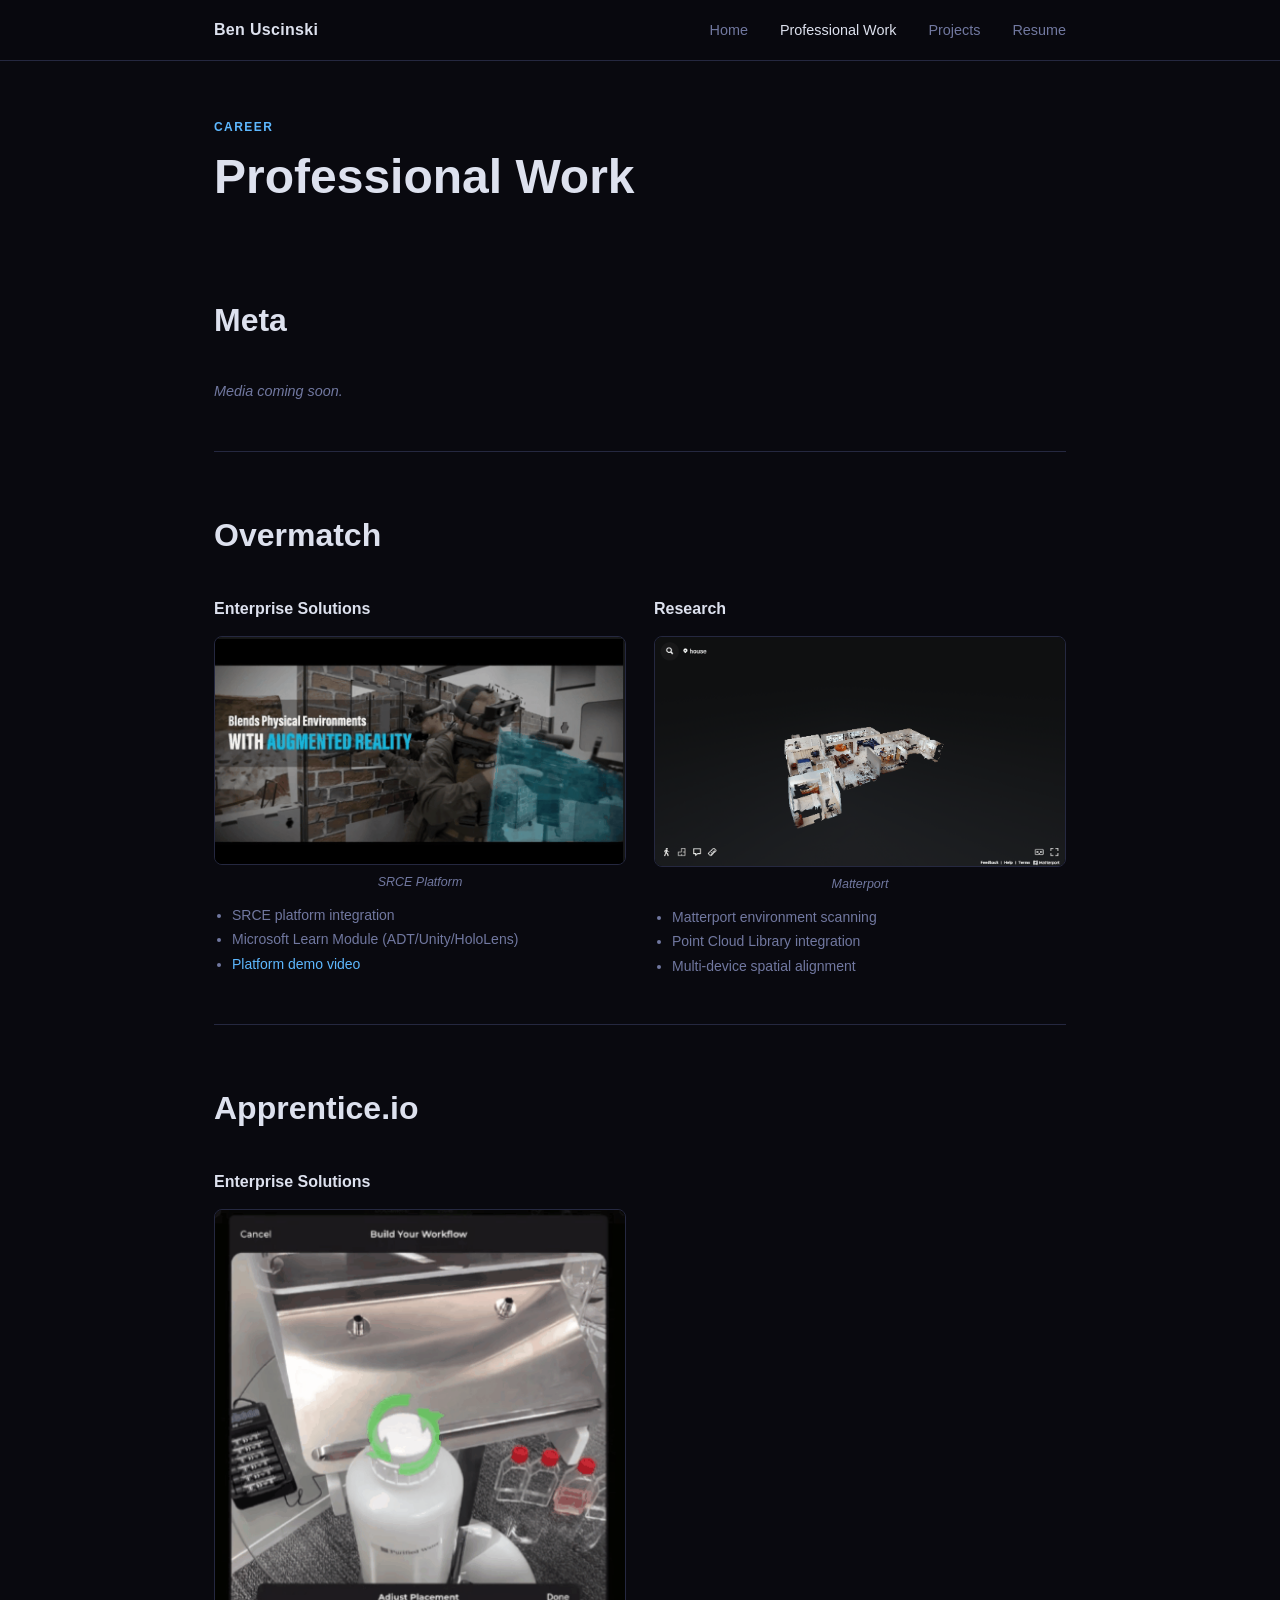
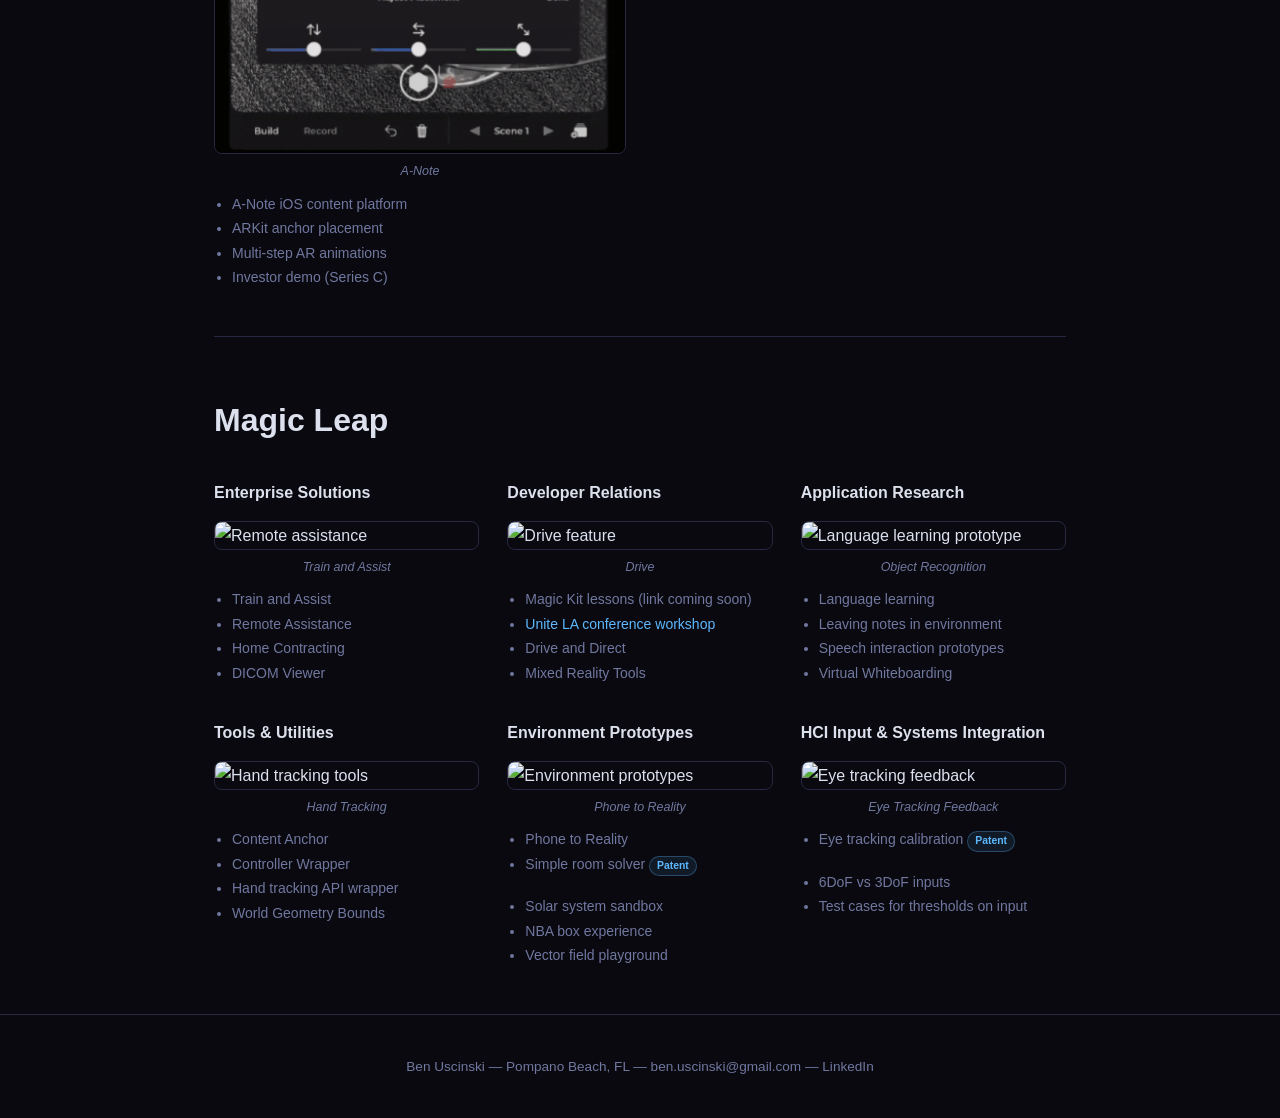
==== commit bbbc9714: "Reformat professional page to 3-column grid matching original portfolio style Category heading → GIF" ====
--- a/professional.html
+++ b/professional.html
@@ -43,140 +43,131 @@
       <!-- OVERMATCH -->
       <div class="work-company">
         <div class="work-company-name">Overmatch</div>
+        <div class="work-grid work-grid-2col">
 
-        <div class="work-category">
-          <div class="work-category-label">Enterprise Solutions</div>
-          <div class="work-gif-row">
-            <div class="work-gif-block">
-              <img src="assets/media/professional/srce.gif" alt="SRCE platform" loading="lazy">
-              <ul>
-                <li>SRCE platform integration</li>
-                <li>Microsoft Learn Module (ADT/Unity/HoloLens)</li>
-                <li><a href="https://www.youtube.com/watch?v=WGDGJtrFX2c" target="_blank" rel="noopener">Platform demo video</a></li>
-              </ul>
-            </div>
-            <div class="work-gif-block">
-              <img src="assets/media/professional/matterport.gif" alt="Matterport integration" loading="lazy">
-              <ul>
-                <li>Matterport environment scanning</li>
-                <li>Point Cloud Library integration</li>
-                <li>Multi-device spatial alignment</li>
-              </ul>
-            </div>
+          <div class="work-col">
+            <div class="work-col-label">Enterprise Solutions</div>
+            <img src="assets/media/professional/srce.gif" alt="SRCE platform" loading="lazy">
+            <div class="work-col-caption">SRCE Platform</div>
+            <ul>
+              <li>SRCE platform integration</li>
+              <li>Microsoft Learn Module (ADT/Unity/HoloLens)</li>
+              <li><a href="https://www.youtube.com/watch?v=WGDGJtrFX2c" target="_blank" rel="noopener">Platform demo video</a></li>
+            </ul>
           </div>
+
+          <div class="work-col">
+            <div class="work-col-label">Research</div>
+            <img src="assets/media/professional/matterport.gif" alt="Matterport integration" loading="lazy">
+            <div class="work-col-caption">Matterport</div>
+            <ul>
+              <li>Matterport environment scanning</li>
+              <li>Point Cloud Library integration</li>
+              <li>Multi-device spatial alignment</li>
+            </ul>
+          </div>
+
         </div>
       </div>
 
       <!-- APPRENTICE.IO -->
       <div class="work-company">
         <div class="work-company-name">Apprentice.io</div>
+        <div class="work-grid work-grid-2col">
 
-        <div class="work-category">
-          <div class="work-category-label">Enterprise Solutions</div>
-          <div class="work-gif-row">
-            <div class="work-gif-block">
-              <img src="assets/media/professional/arkit.gif" alt="ARKit A-Note platform" loading="lazy">
-              <ul>
-                <li>A-Note iOS content platform</li>
-                <li>ARKit anchor placement</li>
-                <li>Multi-step AR animations</li>
-                <li>Investor demo (Series C)</li>
-              </ul>
-            </div>
+          <div class="work-col">
+            <div class="work-col-label">Enterprise Solutions</div>
+            <img src="assets/media/professional/arkit.gif" alt="A-Note ARKit platform" loading="lazy">
+            <div class="work-col-caption">A-Note</div>
+            <ul>
+              <li>A-Note iOS content platform</li>
+              <li>ARKit anchor placement</li>
+              <li>Multi-step AR animations</li>
+              <li>Investor demo (Series C)</li>
+            </ul>
           </div>
+
         </div>
       </div>
 
       <!-- MAGIC LEAP -->
       <div class="work-company">
         <div class="work-company-name">Magic Leap</div>
+        <div class="work-grid">
 
-        <div class="work-category">
-          <div class="work-category-label">Enterprise Solutions</div>
-          <div class="work-gif-row">
-            <div class="work-gif-block">
-              <img src="assets/media/professional/remote-assistance.gif" alt="Remote assistance" loading="lazy">
-              <ul>
-                <li>Networked remote assistance</li>
-                <li>PoV camera + spatial inputs</li>
-                <li>Multi-user contractor experience</li>
-                <li>On-site training application</li>
-                <li>Virtual whiteboarding study</li>
-              </ul>
-            </div>
+          <div class="work-col">
+            <div class="work-col-label">Enterprise Solutions</div>
+            <img src="assets/media/professional/remote-assistance.gif" alt="Remote assistance" loading="lazy">
+            <div class="work-col-caption">Train and Assist</div>
+            <ul>
+              <li>Train and Assist</li>
+              <li>Remote Assistance</li>
+              <li>Home Contracting</li>
+              <li>DICOM Viewer</li>
+            </ul>
           </div>
-        </div>
 
-        <div class="work-category">
-          <div class="work-category-label">Developer Relations</div>
-          <div class="work-text-only">
+          <div class="work-col">
+            <div class="work-col-label">Developer Relations</div>
+            <img src="assets/media/professional/drive-wallriding.gif" alt="Drive feature" loading="lazy">
+            <div class="work-col-caption">Drive</div>
             <ul>
               <li>Magic Kit lessons (link coming soon)</li>
-              <li>Unite LA conference workshop</li>
+              <li><a href="https://practicalmagic3.splashthat.com/" target="_blank" rel="noopener">Unite LA conference workshop</a></li>
               <li>Drive and Direct</li>
+              <li>Mixed Reality Tools</li>
             </ul>
           </div>
+
+          <div class="work-col">
+            <div class="work-col-label">Application Research</div>
+            <img src="assets/media/professional/language.gif" alt="Language learning prototype" loading="lazy">
+            <div class="work-col-caption">Object Recognition</div>
+            <ul>
+              <li>Language learning</li>
+              <li>Leaving notes in environment</li>
+              <li>Speech interaction prototypes</li>
+              <li>Virtual Whiteboarding</li>
+            </ul>
+          </div>
+
+          <div class="work-col">
+            <div class="work-col-label">Tools &amp; Utilities</div>
+            <img src="assets/media/professional/swipetext.gif" alt="Hand tracking tools" loading="lazy">
+            <div class="work-col-caption">Hand Tracking</div>
+            <ul>
+              <li>Content Anchor</li>
+              <li>Controller Wrapper</li>
+              <li>Hand tracking API wrapper</li>
+              <li>World Geometry Bounds</li>
+            </ul>
+          </div>
+
+          <div class="work-col">
+            <div class="work-col-label">Environment Prototypes</div>
+            <img src="assets/media/professional/direct-summon-ui.gif" alt="Environment prototypes" loading="lazy">
+            <div class="work-col-caption">Phone to Reality</div>
+            <ul>
+              <li>Phone to Reality</li>
+              <li>Simple room solver <span class="patent-badge" style="font-size:0.65rem;padding:2px 7px;">Patent</span></li>
+              <li>Solar system sandbox</li>
+              <li>NBA box experience</li>
+              <li>Vector field playground</li>
+            </ul>
+          </div>
+
+          <div class="work-col">
+            <div class="work-col-label">HCI Input &amp; Systems Integration</div>
+            <img src="assets/media/professional/direct-focus-objects.gif" alt="Eye tracking feedback" loading="lazy">
+            <div class="work-col-caption">Eye Tracking Feedback</div>
+            <ul>
+              <li>Eye tracking calibration <span class="patent-badge" style="font-size:0.65rem;padding:2px 7px;">Patent</span></li>
+              <li>6DoF vs 3DoF inputs</li>
+              <li>Test cases for thresholds on input</li>
+            </ul>
+          </div>
+
         </div>
-
-        <div class="work-category">
-          <div class="work-category-label">Application Research</div>
-          <div class="work-gif-row">
-            <div class="work-gif-block">
-              <img src="assets/media/professional/language.gif" alt="Language learning prototype" loading="lazy">
-              <ul>
-                <li>Language learning prototype</li>
-                <li>Environmental note-taking</li>
-                <li>Speech interaction</li>
-              </ul>
-            </div>
-          </div>
-        </div>
-
-        <div class="work-category">
-          <div class="work-category-label">Input &amp; Tools</div>
-          <div class="work-gif-row">
-            <div class="work-gif-block">
-              <img src="assets/media/professional/swipetext.gif" alt="Text input research" loading="lazy">
-              <ul>
-                <li>Hand tracking API wrapper</li>
-                <li>Content anchoring system</li>
-                <li>Controller wrapper</li>
-                <li>World Geometry Bounds</li>
-              </ul>
-            </div>
-          </div>
-        </div>
-
-        <div class="work-category">
-          <div class="work-category-label">Environment Prototypes</div>
-          <div class="work-gif-row">
-            <div class="work-gif-block">
-              <img src="assets/media/professional/drive-wallriding.gif" alt="Drive feature" loading="lazy">
-              <ul>
-                <li>Room solving <span class="patent-badge" style="font-size:0.65rem; padding: 2px 7px;">Patent</span></li>
-                <li>Solar system sandbox</li>
-                <li>NBA experience</li>
-                <li>Vector field playground</li>
-              </ul>
-            </div>
-            <div class="work-gif-block">
-              <img src="assets/media/professional/direct-summon-ui.gif" alt="Direct summon UI" loading="lazy">
-              <ul>
-                <li>Direct — summon UI</li>
-                <li>Phone to Reality</li>
-              </ul>
-            </div>
-            <div class="work-gif-block">
-              <img src="assets/media/professional/direct-focus-objects.gif" alt="Direct focus objects" loading="lazy">
-              <ul>
-                <li>Direct — focus objects</li>
-                <li>Eye tracking calibration <span class="patent-badge" style="font-size:0.65rem; padding: 2px 7px;">Patent</span></li>
-                <li>6DoF/3DoF input testing</li>
-              </ul>
-            </div>
-          </div>
-        </div>
-
       </div>
 
     </div>
--- a/assets/css/style.css
+++ b/assets/css/style.css
@@ -464,10 +464,10 @@
 }
 
 /* =========================================================
-   Professional Work — GIF-first layout
+   Professional Work — column grid layout
    ========================================================= */
 .work-company {
-  padding: 56px 0 40px;
+  padding: 56px 0 48px;
   border-bottom: 1px solid var(--border);
 }
 
@@ -479,101 +479,70 @@
   margin-bottom: 32px;
 }
 
-.work-category {
-  margin-bottom: 36px;
-}
-
-.work-category-label {
-  font-size: 0.72rem;
+.work-grid {
+  display: grid;
+  grid-template-columns: repeat(3, 1fr);
+  gap: 36px 28px;
+}
+
+@media (max-width: 700px) {
+  .work-grid { grid-template-columns: 1fr; }
+}
+
+@media (min-width: 700px) and (max-width: 900px) {
+  .work-grid { grid-template-columns: repeat(2, 1fr); }
+}
+
+.work-grid-2col {
+  grid-template-columns: repeat(2, 1fr);
+}
+
+@media (max-width: 600px) {
+  .work-grid-2col { grid-template-columns: 1fr; }
+}
+
+.work-col-label {
   font-weight: 700;
-  letter-spacing: 0.12em;
-  text-transform: uppercase;
-  color: var(--text-muted);
-  margin-bottom: 16px;
-}
-
-.work-gif-row {
-  display: flex;
-  flex-wrap: wrap;
-  gap: 20px;
-}
-
-.work-gif-block {
-  display: flex;
-  flex-direction: column;
-  gap: 10px;
-  flex: 1 1 220px;
-  max-width: 320px;
-}
-
-.work-gif-block img {
+  font-size: 1rem;
+  color: var(--text);
+  margin-bottom: 14px;
+}
+
+.work-col img {
   width: 100%;
   border-radius: var(--radius);
   border: 1px solid var(--border);
-}
-
-.work-gif-block ul {
-  list-style: none;
+  display: block;
+}
+
+.work-col-caption {
+  font-size: 0.78rem;
+  color: var(--text-muted);
+  text-align: center;
+  margin: 7px 0 12px;
+  font-style: italic;
+}
+
+.work-col ul {
+  list-style: disc;
+  padding-left: 18px;
   display: flex;
   flex-direction: column;
-  gap: 4px;
-}
-
-.work-gif-block ul li {
+  gap: 5px;
+}
+
+.work-col ul li {
   font-size: 0.875rem;
   color: var(--text-muted);
-  padding-left: 14px;
-  position: relative;
-}
-
-.work-gif-block ul li::before {
-  content: '–';
-  position: absolute;
-  left: 0;
-  color: var(--accent);
-}
-
-.work-gif-block ul li a {
-  color: var(--text-muted);
+  line-height: 1.4;
+}
+
+.work-col ul li a {
+  color: var(--accent);
+}
+
+.work-col ul li a:hover {
   text-decoration: underline;
-  text-decoration-color: var(--border);
-}
-
-.work-gif-block ul li a:hover {
-  color: var(--accent);
-  text-decoration-color: var(--accent);
-}
-
-.work-text-only ul {
-  list-style: none;
-  display: flex;
-  flex-direction: column;
-  gap: 6px;
-}
-
-.work-text-only ul li {
-  font-size: 0.9rem;
-  color: var(--text-muted);
-  padding-left: 16px;
-  position: relative;
-}
-
-.work-text-only ul li::before {
-  content: '–';
-  position: absolute;
-  left: 0;
-  color: var(--accent);
-}
-
-.work-text-only ul li a {
-  color: var(--text-muted);
-  text-decoration: underline;
-  text-decoration-color: var(--border);
-}
-
-.work-text-only ul li a:hover {
-  color: var(--accent);
-  text-decoration-color: var(--accent);
 }
 
 /* =========================================================
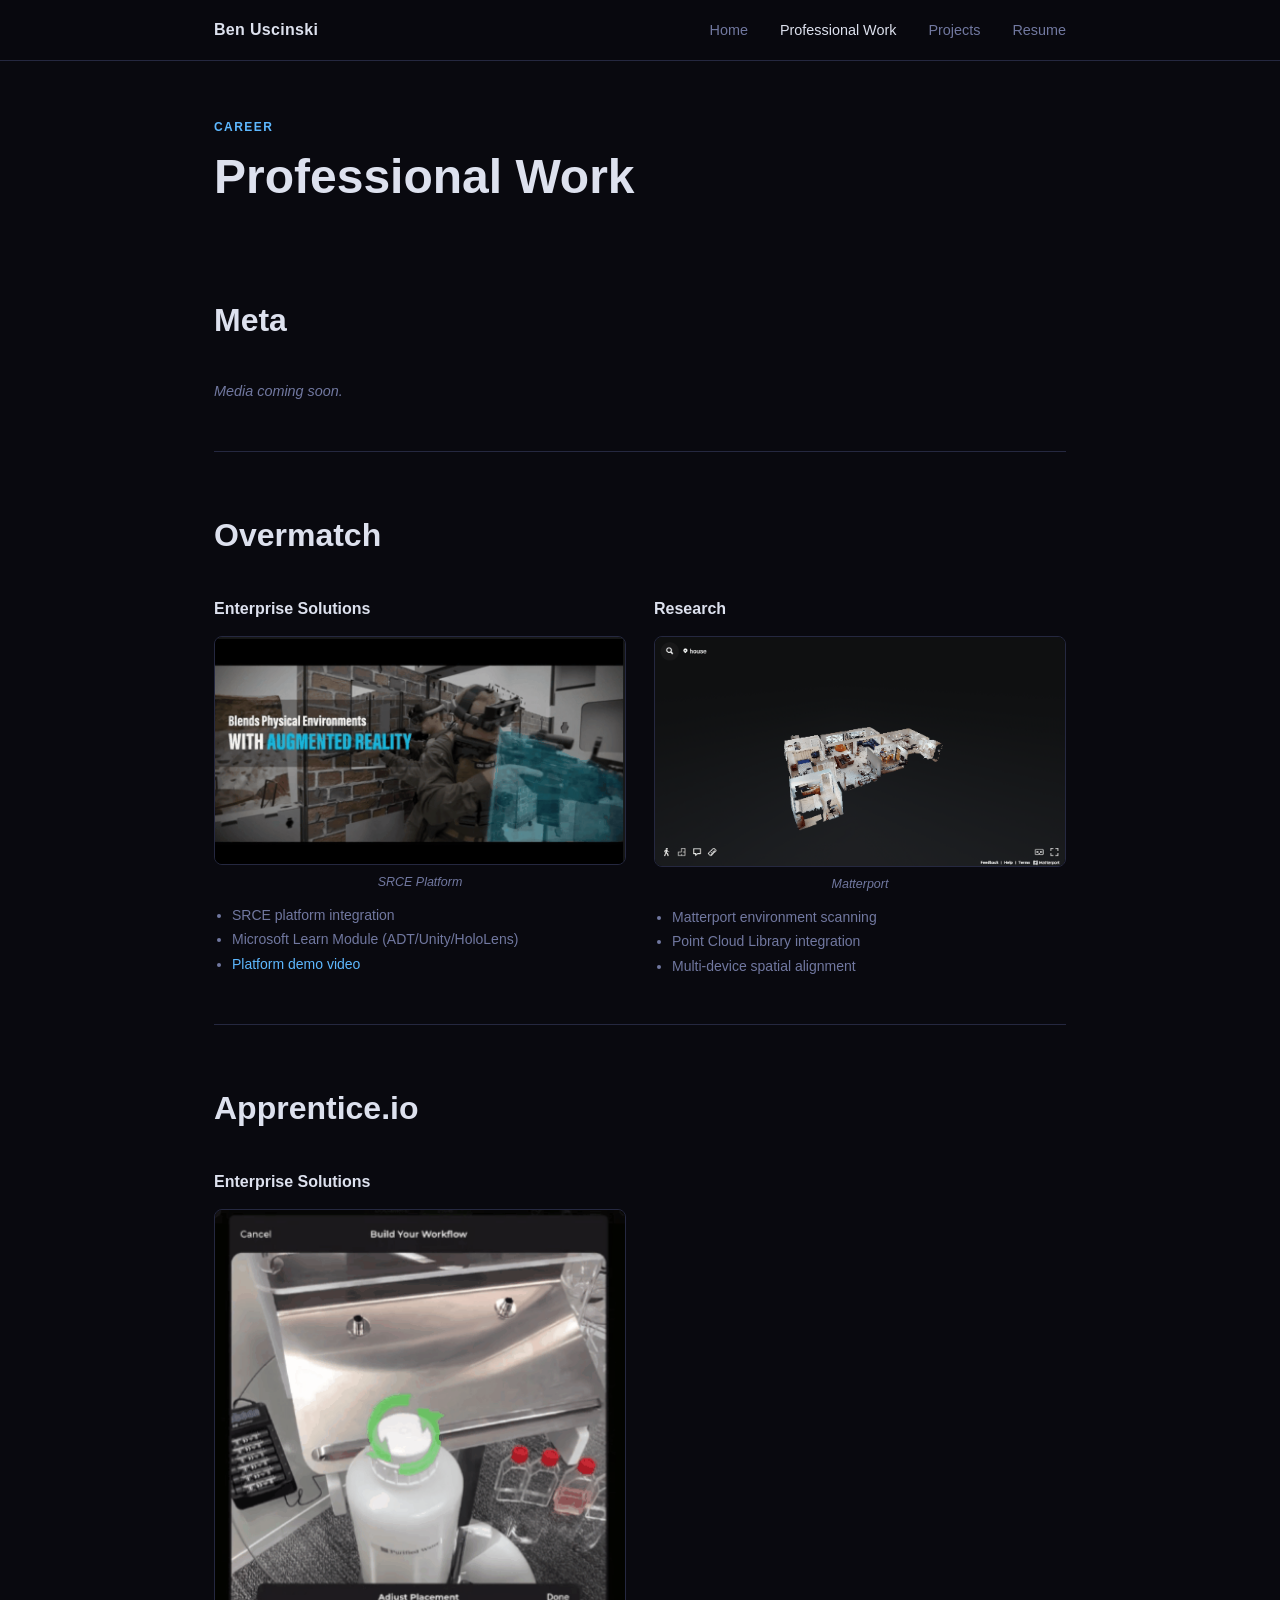
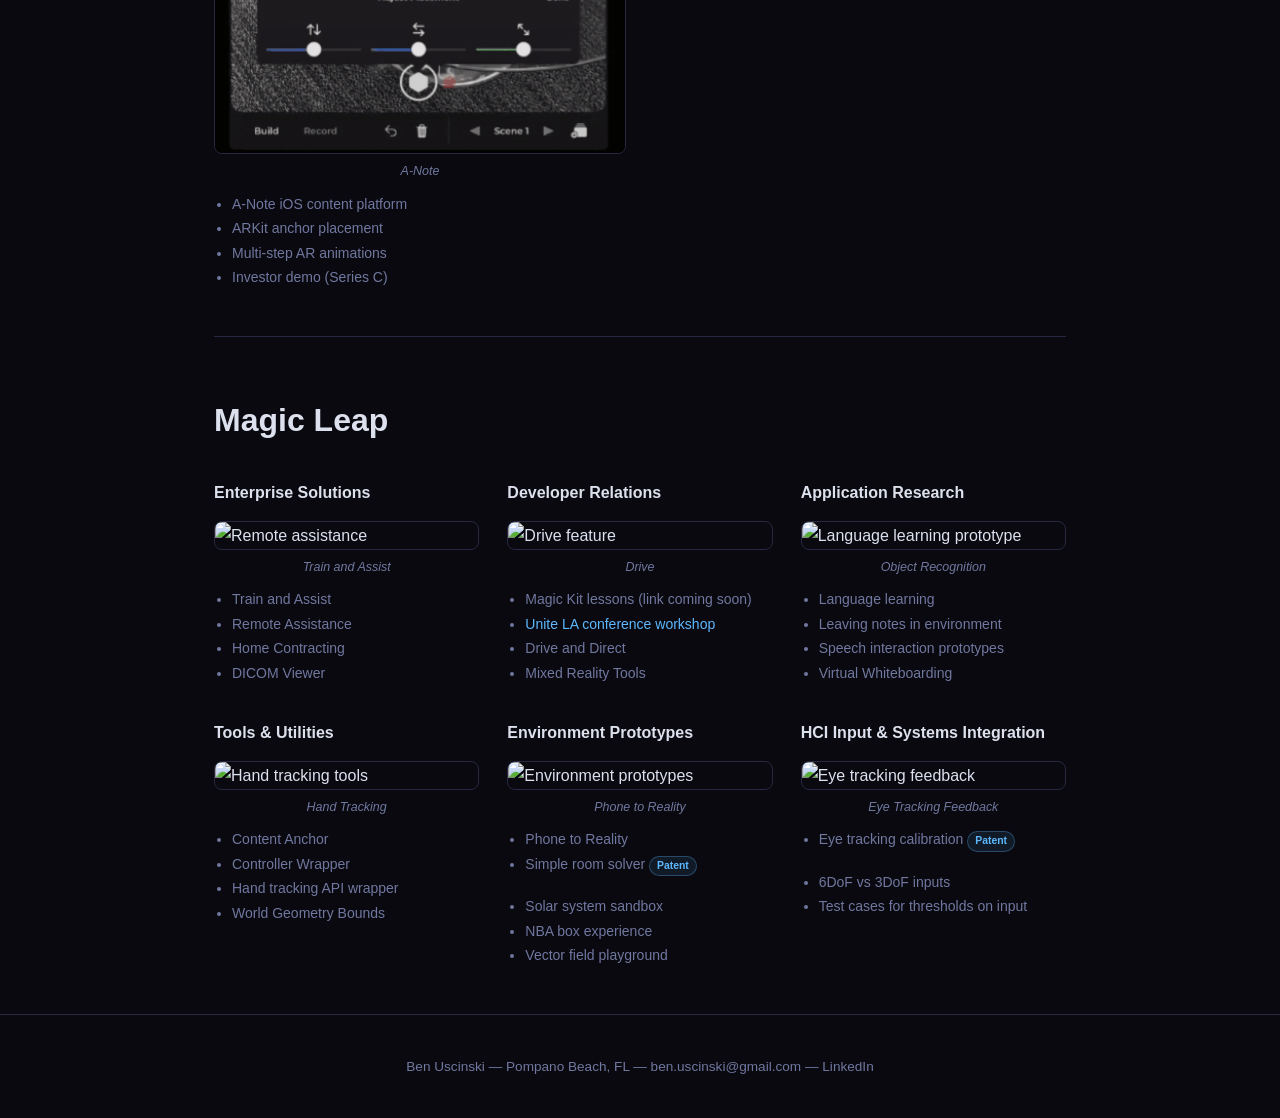
==== commit 976c2314: "Swap GIFs between Tools & Utilities and Environment Prototypes Co-Authored-By: Claude Sonnet 4.6 <no" ====
--- a/professional.html
+++ b/professional.html
@@ -133,7 +133,7 @@
 
           <div class="work-col">
             <div class="work-col-label">Tools &amp; Utilities</div>
-            <img src="assets/media/professional/swipetext.gif" alt="Hand tracking tools" loading="lazy">
+            <img src="assets/media/professional/direct-summon-ui.gif" alt="Hand tracking tools" loading="lazy">
             <div class="work-col-caption">Hand Tracking</div>
             <ul>
               <li>Content Anchor</li>
@@ -145,7 +145,7 @@
 
           <div class="work-col">
             <div class="work-col-label">Environment Prototypes</div>
-            <img src="assets/media/professional/direct-summon-ui.gif" alt="Environment prototypes" loading="lazy">
+            <img src="assets/media/professional/swipetext.gif" alt="Environment prototypes" loading="lazy">
             <div class="work-col-caption">Phone to Reality</div>
             <ul>
               <li>Phone to Reality</li>
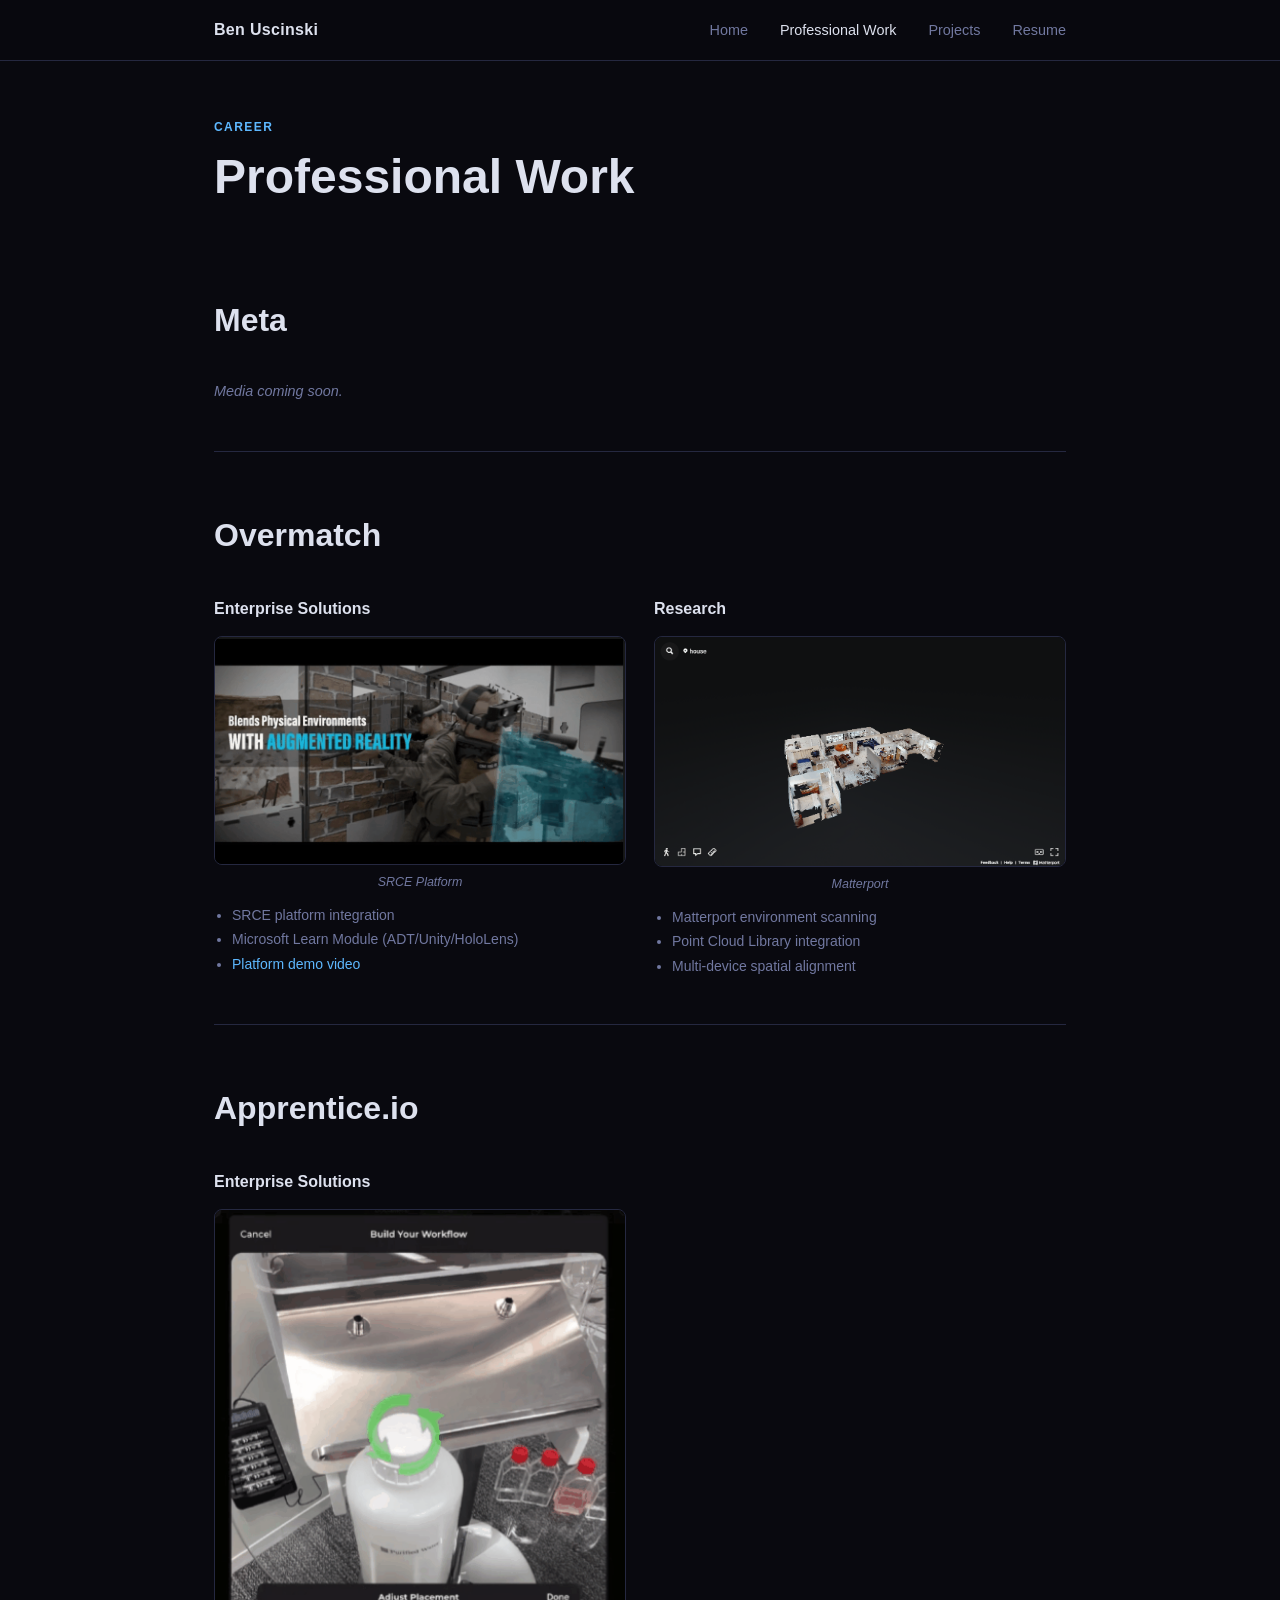
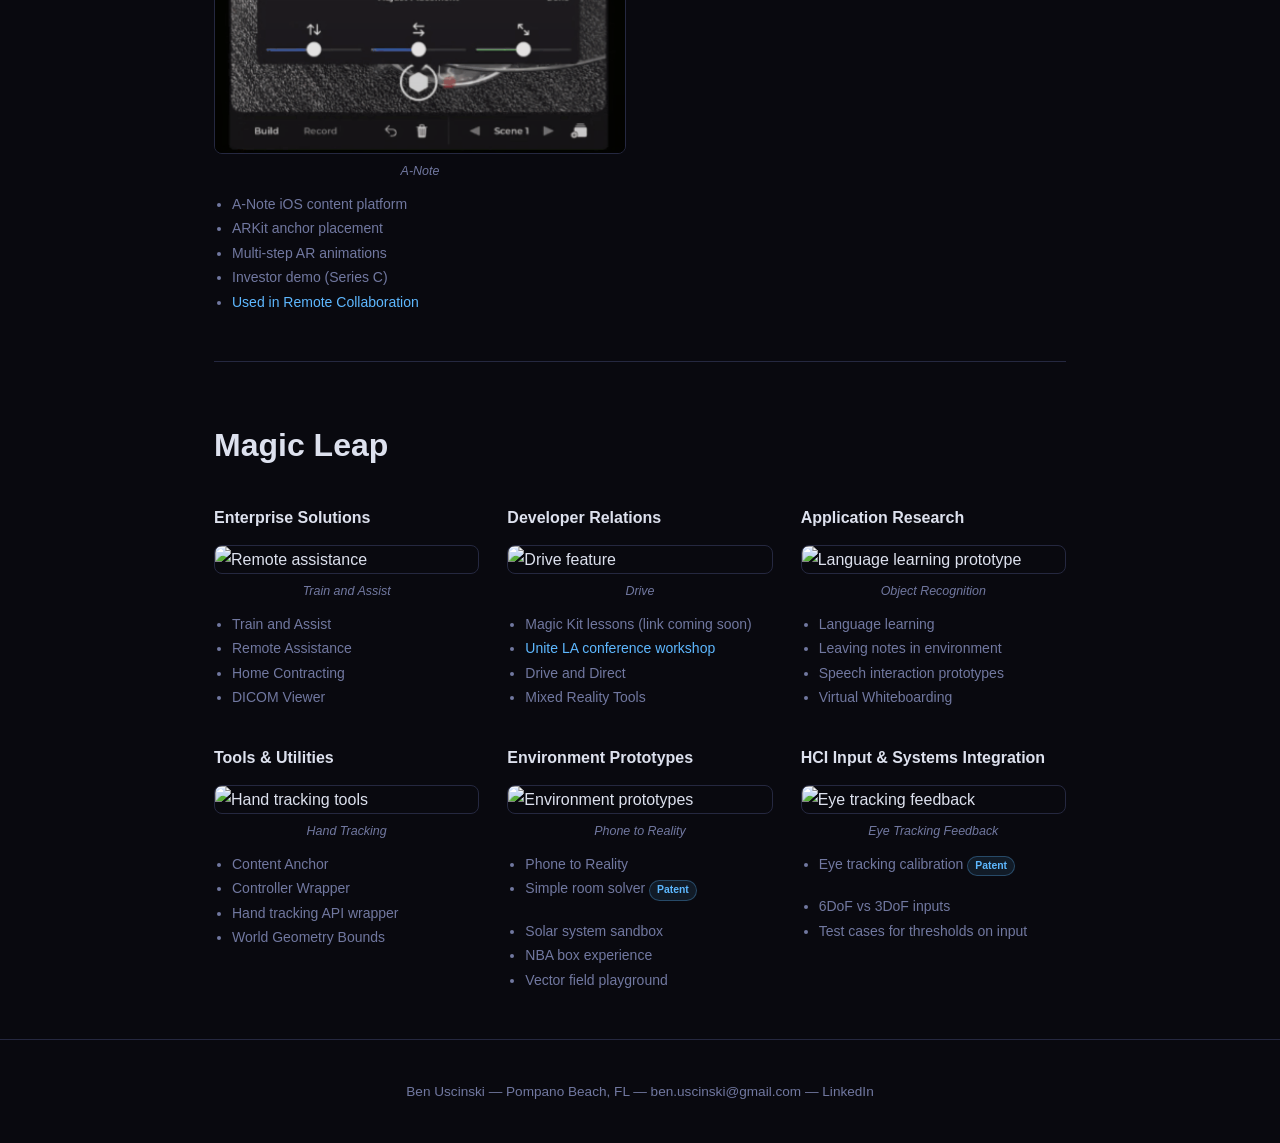
==== commit d861c939: "Added link to Apprentice website showing they're stil using the platform updates I contributed to" ====
--- a/professional.html
+++ b/professional.html
@@ -84,6 +84,7 @@
               <li>ARKit anchor placement</li>
               <li>Multi-step AR animations</li>
               <li>Investor demo (Series C)</li>
+              <li><a href="https://www.apprentice.io/product/virtual-remote-collaboration" target="_blank" rel="noopener">Used in Remote Collaboration</a></li>
             </ul>
           </div>
 
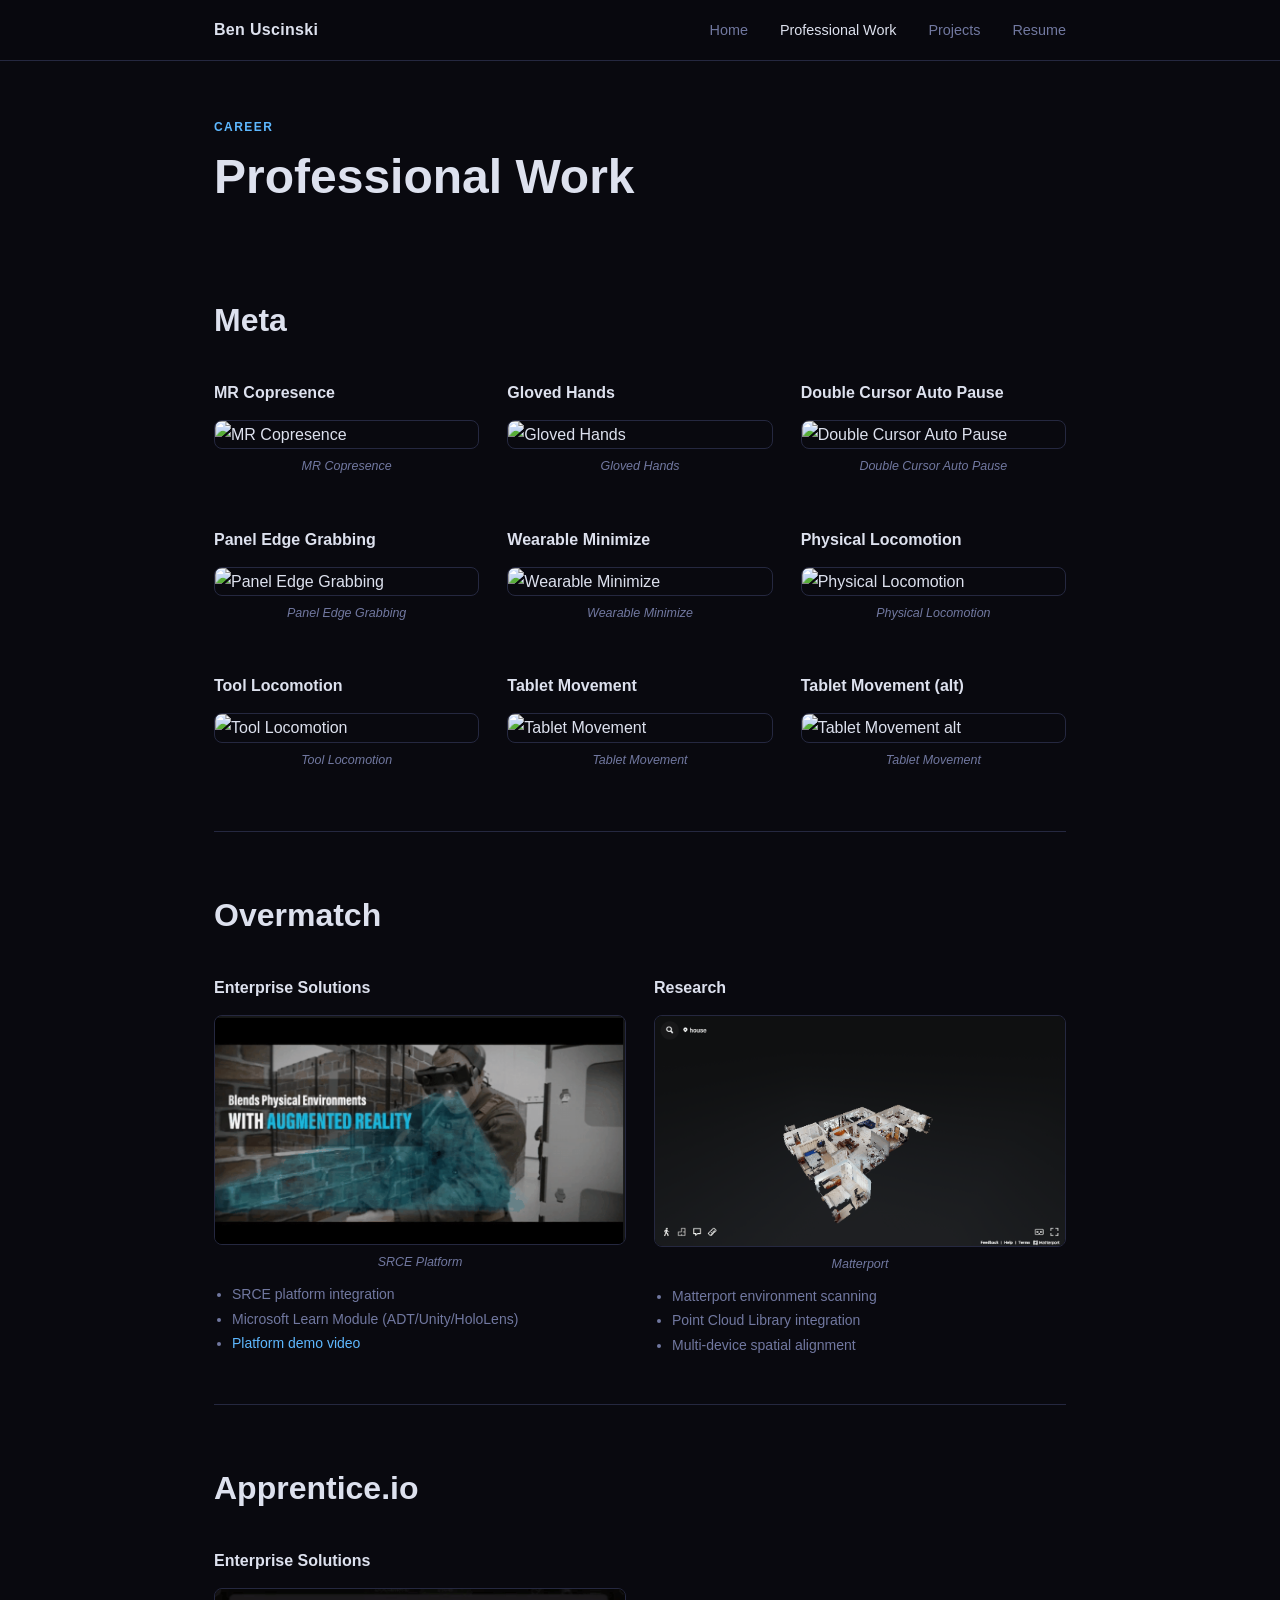
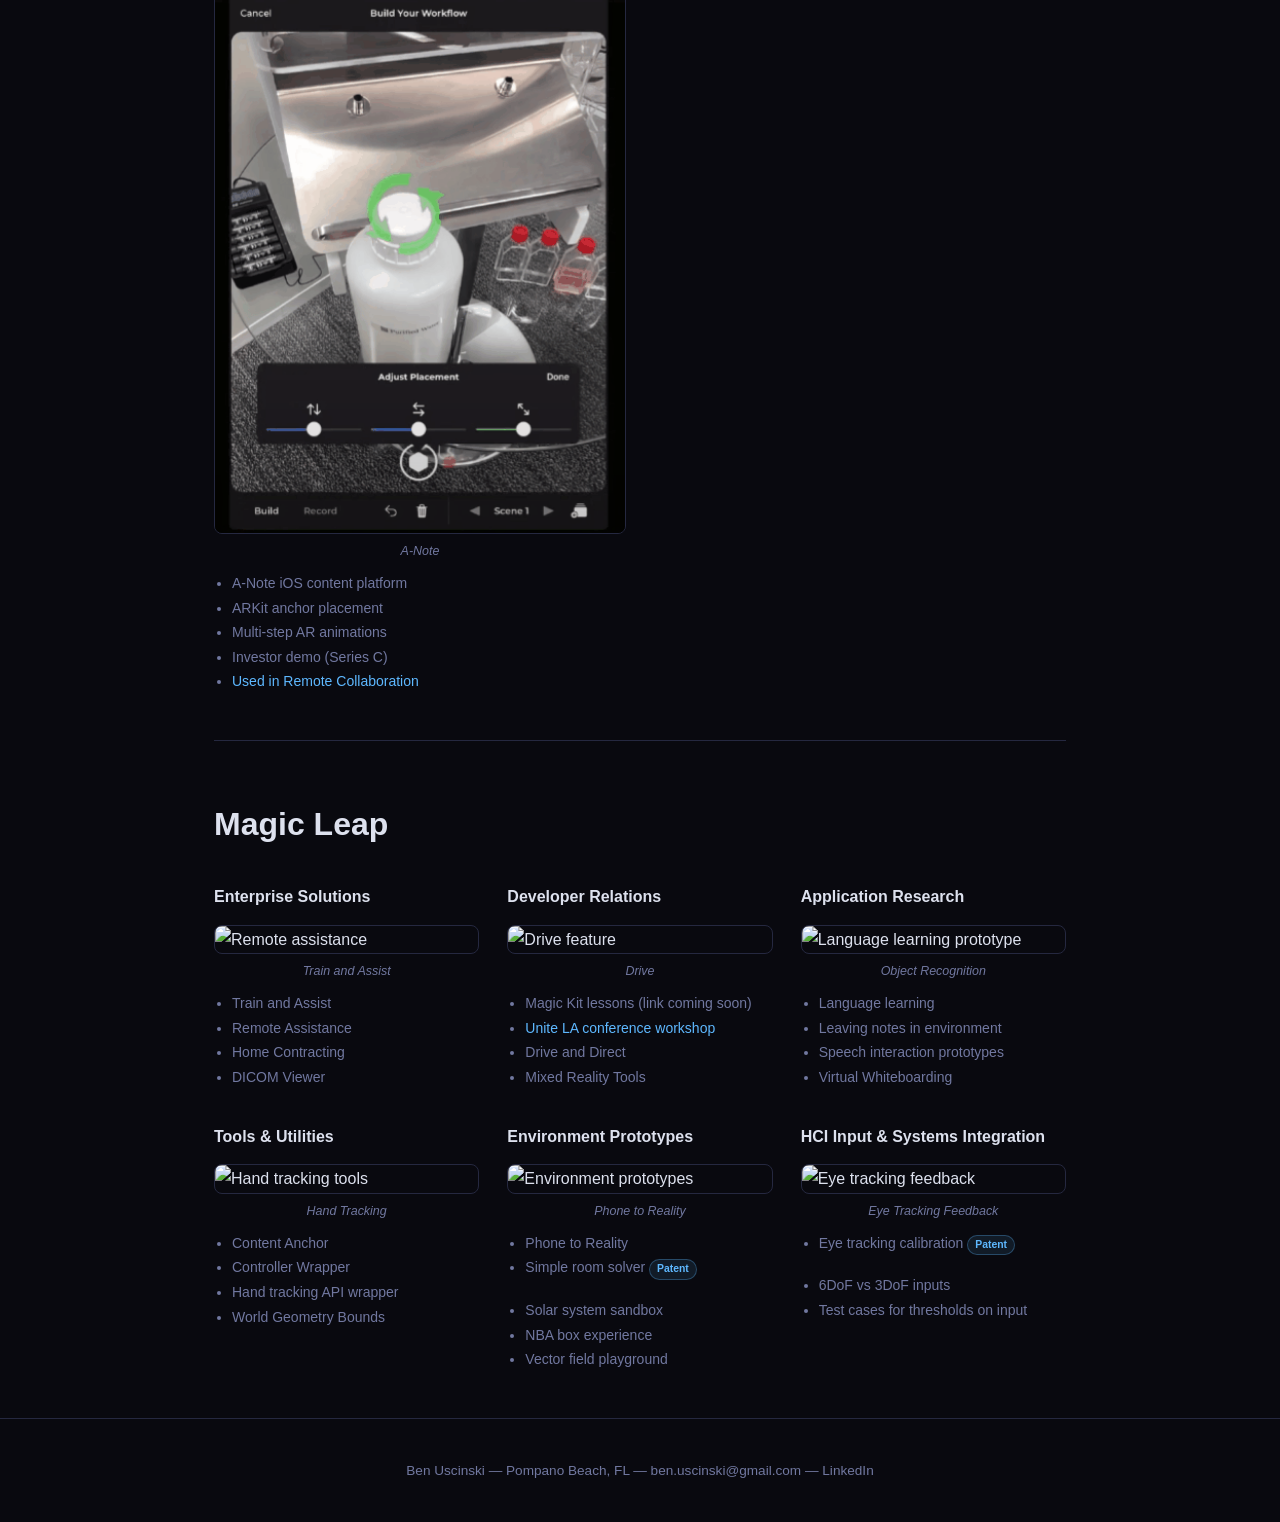
==== commit d6da0e21: "Added link to Apprentice website showing they're stil using the platform updates I contributed to Co" ====
--- a/professional.html
+++ b/professional.html
@@ -37,7 +37,90 @@
       <!-- META -->
       <div class="work-company">
         <div class="work-company-name">Meta</div>
-        <p class="text-muted" style="font-size:0.9rem; font-style: italic;">Media coming soon.</p>
+        <div class="work-grid">
+
+          <div class="work-col">
+            <div class="work-col-label">MR Copresence</div>
+            <img src="assets/media/professional/MRCopresence.gif" alt="MR Copresence" loading="lazy">
+            <div class="work-col-caption">MR Copresence</div>
+            <ul>
+              <!-- TODO: add bullet points -->
+            </ul>
+          </div>
+
+          <div class="work-col">
+            <div class="work-col-label">Gloved Hands</div>
+            <img src="assets/media/professional/Gloved%20Hands.gif" alt="Gloved Hands" loading="lazy">
+            <div class="work-col-caption">Gloved Hands</div>
+            <ul>
+              <!-- TODO: add bullet points -->
+            </ul>
+          </div>
+
+          <div class="work-col">
+            <div class="work-col-label">Double Cursor Auto Pause</div>
+            <img src="assets/media/professional/Double%20Cursor%20Auto%20Pause.gif" alt="Double Cursor Auto Pause" loading="lazy">
+            <div class="work-col-caption">Double Cursor Auto Pause</div>
+            <ul>
+              <!-- TODO: add bullet points -->
+            </ul>
+          </div>
+
+          <div class="work-col">
+            <div class="work-col-label">Panel Edge Grabbing</div>
+            <img src="assets/media/professional/Panel%20Edge%20Grabbing.gif" alt="Panel Edge Grabbing" loading="lazy">
+            <div class="work-col-caption">Panel Edge Grabbing</div>
+            <ul>
+              <!-- TODO: add bullet points -->
+            </ul>
+          </div>
+
+          <div class="work-col">
+            <div class="work-col-label">Wearable Minimize</div>
+            <img src="assets/media/professional/Wearable%20Minimize.gif" alt="Wearable Minimize" loading="lazy">
+            <div class="work-col-caption">Wearable Minimize</div>
+            <ul>
+              <!-- TODO: add bullet points -->
+            </ul>
+          </div>
+
+          <div class="work-col">
+            <div class="work-col-label">Physical Locomotion</div>
+            <img src="assets/media/professional/Physical%20Locomotion%20fading.gif" alt="Physical Locomotion" loading="lazy">
+            <div class="work-col-caption">Physical Locomotion</div>
+            <ul>
+              <!-- TODO: add bullet points -->
+            </ul>
+          </div>
+
+          <div class="work-col">
+            <div class="work-col-label">Tool Locomotion</div>
+            <img src="assets/media/professional/ToolLocomotion.gif" alt="Tool Locomotion" loading="lazy">
+            <div class="work-col-caption">Tool Locomotion</div>
+            <ul>
+              <!-- TODO: add bullet points -->
+            </ul>
+          </div>
+
+          <div class="work-col">
+            <div class="work-col-label">Tablet Movement</div>
+            <img src="assets/media/professional/Tablet%20Movement.gif" alt="Tablet Movement" loading="lazy">
+            <div class="work-col-caption">Tablet Movement</div>
+            <ul>
+              <!-- TODO: add bullet points -->
+            </ul>
+          </div>
+
+          <div class="work-col">
+            <div class="work-col-label">Tablet Movement (alt)</div>
+            <img src="assets/media/professional/TabletMovement.gif" alt="Tablet Movement alt" loading="lazy">
+            <div class="work-col-caption">Tablet Movement</div>
+            <ul>
+              <!-- TODO: add bullet points -->
+            </ul>
+          </div>
+
+        </div>
       </div>
 
       <!-- OVERMATCH -->
--- a/assets/css/style.css
+++ b/assets/css/style.css
@@ -251,9 +251,13 @@
 
 .hardware-grid {
   display: grid;
-  grid-template-columns: repeat(auto-fill, minmax(140px, 1fr));
+  grid-template-columns: repeat(5, 1fr);
   gap: 16px;
   margin-top: 32px;
+}
+
+@media (max-width: 600px) {
+  .hardware-grid { grid-template-columns: repeat(2, 1fr); }
 }
 
 .hardware-card {
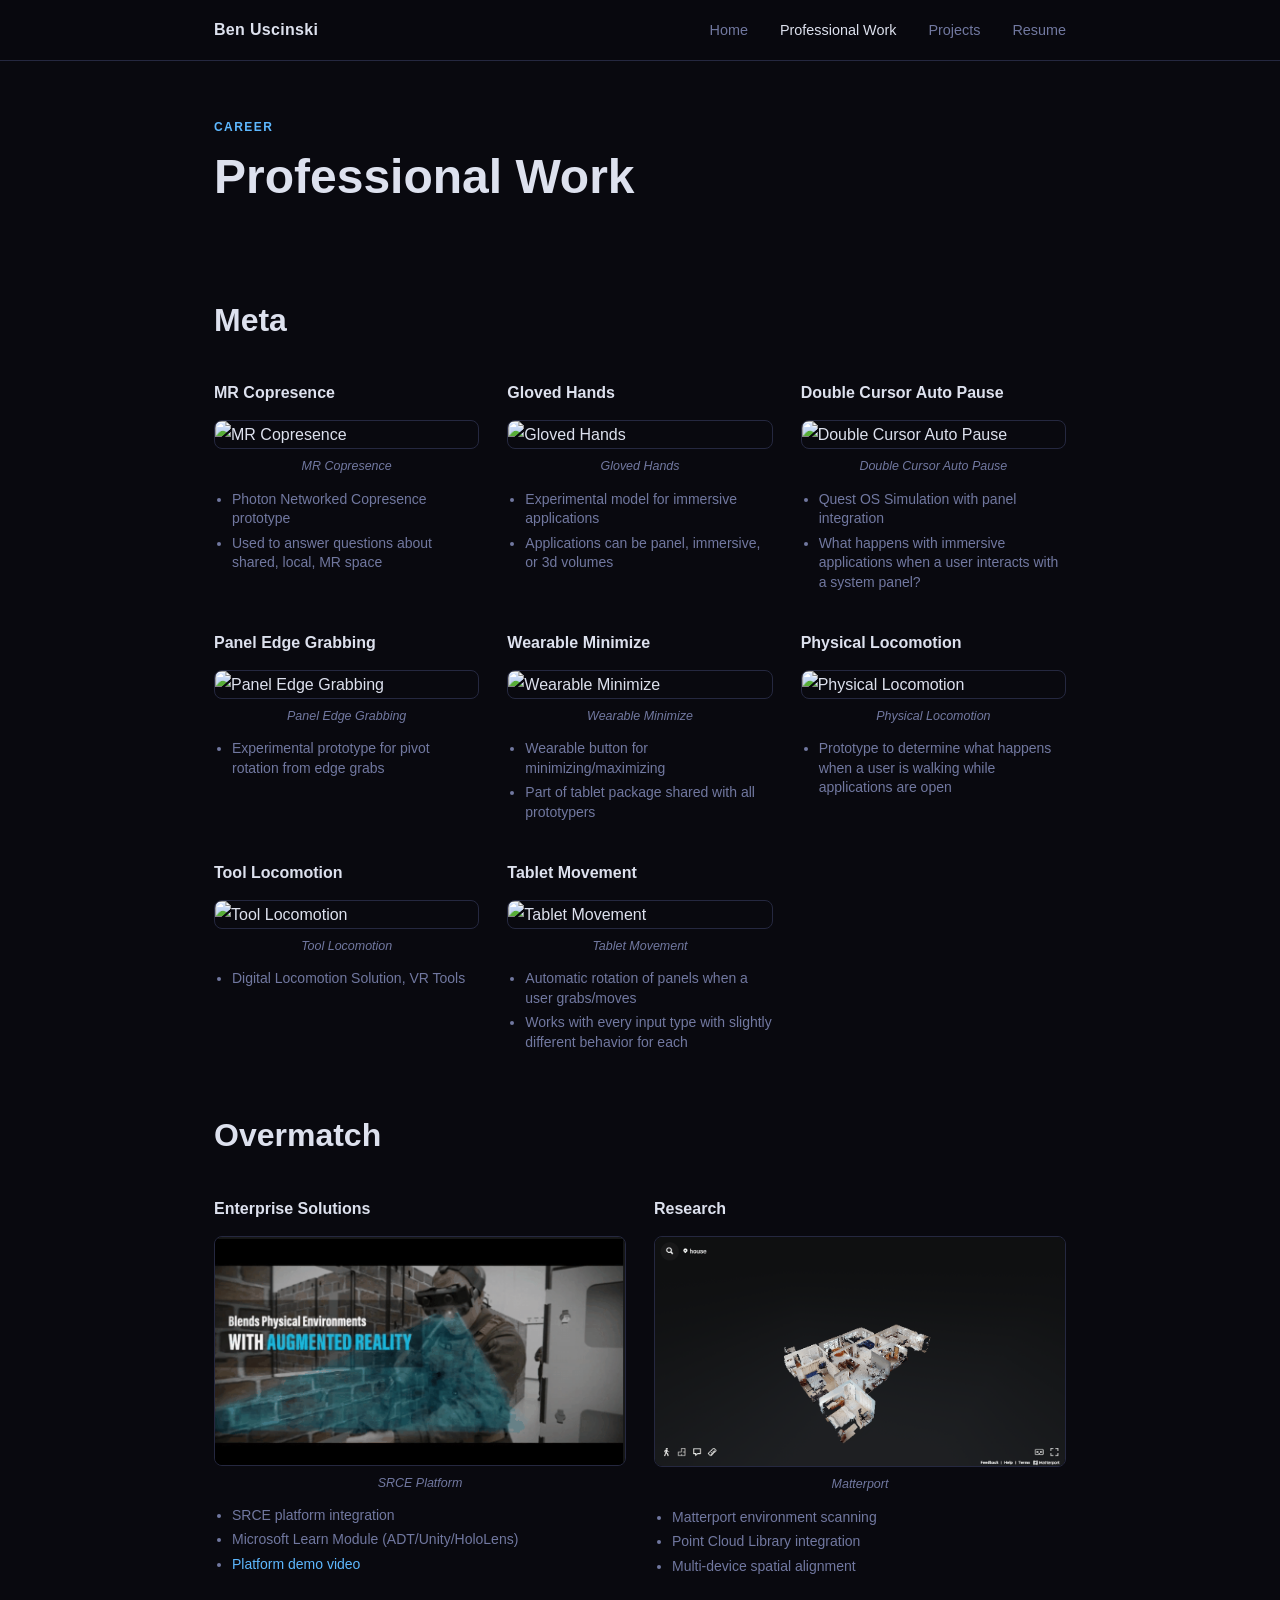
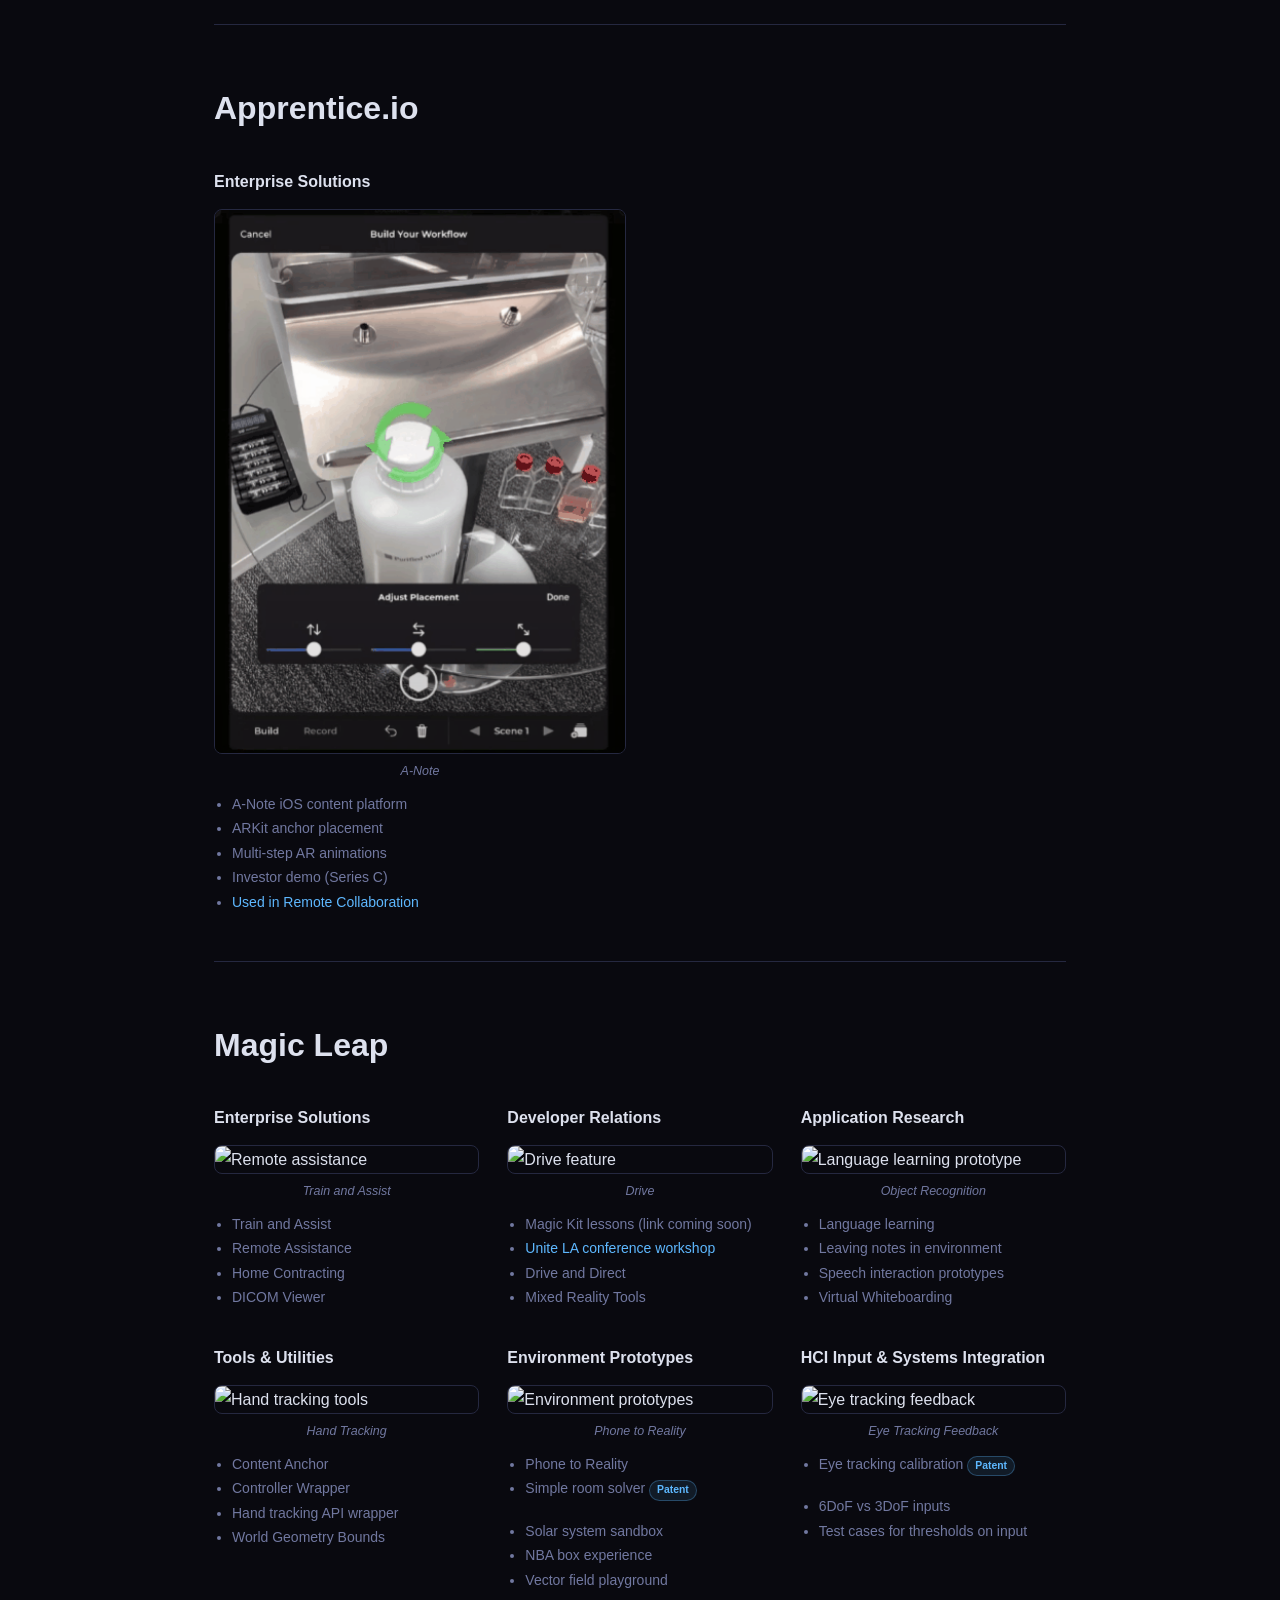
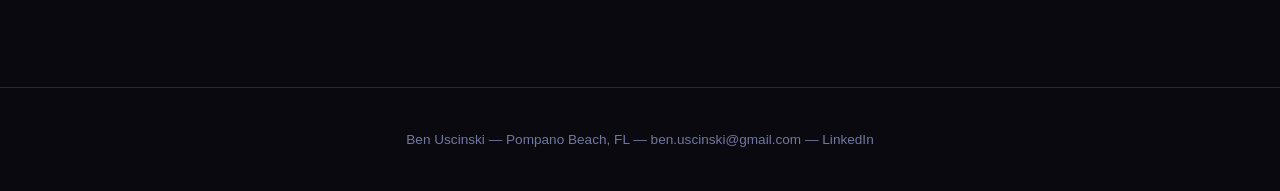
==== commit 38a48b23: "adding bullet descriptions for gifs in Professional site" ====
--- a/professional.html
+++ b/professional.html
@@ -44,7 +44,8 @@
             <img src="assets/media/professional/MRCopresence.gif" alt="MR Copresence" loading="lazy">
             <div class="work-col-caption">MR Copresence</div>
             <ul>
-              <!-- TODO: add bullet points -->
+              <li>Photon Networked Copresence prototype</li>
+              <li>Used to answer questions about shared, local, MR space</li>
             </ul>
           </div>
 
@@ -53,7 +54,8 @@
             <img src="assets/media/professional/Gloved%20Hands.gif" alt="Gloved Hands" loading="lazy">
             <div class="work-col-caption">Gloved Hands</div>
             <ul>
-              <!-- TODO: add bullet points -->
+              <li>Experimental model for immersive applications</li>
+              <li>Applications can be panel, immersive, or 3d volumes</li>
             </ul>
           </div>
 
@@ -62,7 +64,8 @@
             <img src="assets/media/professional/Double%20Cursor%20Auto%20Pause.gif" alt="Double Cursor Auto Pause" loading="lazy">
             <div class="work-col-caption">Double Cursor Auto Pause</div>
             <ul>
-              <!-- TODO: add bullet points -->
+              <li>Quest OS Simulation with panel integration</li>
+              <li>What happens with immersive applications when a user interacts with a system panel?</li>
             </ul>
           </div>
 
@@ -71,7 +74,7 @@
             <img src="assets/media/professional/Panel%20Edge%20Grabbing.gif" alt="Panel Edge Grabbing" loading="lazy">
             <div class="work-col-caption">Panel Edge Grabbing</div>
             <ul>
-              <!-- TODO: add bullet points -->
+                  <li>Experimental prototype for pivot rotation from edge grabs</li>
             </ul>
           </div>
 
@@ -80,7 +83,8 @@
             <img src="assets/media/professional/Wearable%20Minimize.gif" alt="Wearable Minimize" loading="lazy">
             <div class="work-col-caption">Wearable Minimize</div>
             <ul>
-              <!-- TODO: add bullet points -->
+              <li>Wearable button for minimizing/maximizing</li>
+              <li>Part of tablet package shared with all prototypers</li>
             </ul>
           </div>
 
@@ -89,7 +93,7 @@
             <img src="assets/media/professional/Physical%20Locomotion%20fading.gif" alt="Physical Locomotion" loading="lazy">
             <div class="work-col-caption">Physical Locomotion</div>
             <ul>
-              <!-- TODO: add bullet points -->
+              <li>Prototype to determine what happens when a user is walking while applications are open</li>
             </ul>
           </div>
 
@@ -98,7 +102,7 @@
             <img src="assets/media/professional/ToolLocomotion.gif" alt="Tool Locomotion" loading="lazy">
             <div class="work-col-caption">Tool Locomotion</div>
             <ul>
-              <!-- TODO: add bullet points -->
+              <li>Digital Locomotion Solution, VR Tools</li>
             </ul>
           </div>
 
@@ -107,20 +111,10 @@
             <img src="assets/media/professional/Tablet%20Movement.gif" alt="Tablet Movement" loading="lazy">
             <div class="work-col-caption">Tablet Movement</div>
             <ul>
-              <!-- TODO: add bullet points -->
-            </ul>
-          </div>
-
-          <div class="work-col">
-            <div class="work-col-label">Tablet Movement (alt)</div>
-            <img src="assets/media/professional/TabletMovement.gif" alt="Tablet Movement alt" loading="lazy">
-            <div class="work-col-caption">Tablet Movement</div>
-            <ul>
-              <!-- TODO: add bullet points -->
-            </ul>
-          </div>
-
-        </div>
+              <li>Automatic rotation of panels when a user grabs/moves</li>
+              <li>Works with every input type with slightly different behavior for each</li>
+          </ul>
+          </div>
       </div>
 
       <!-- OVERMATCH -->
